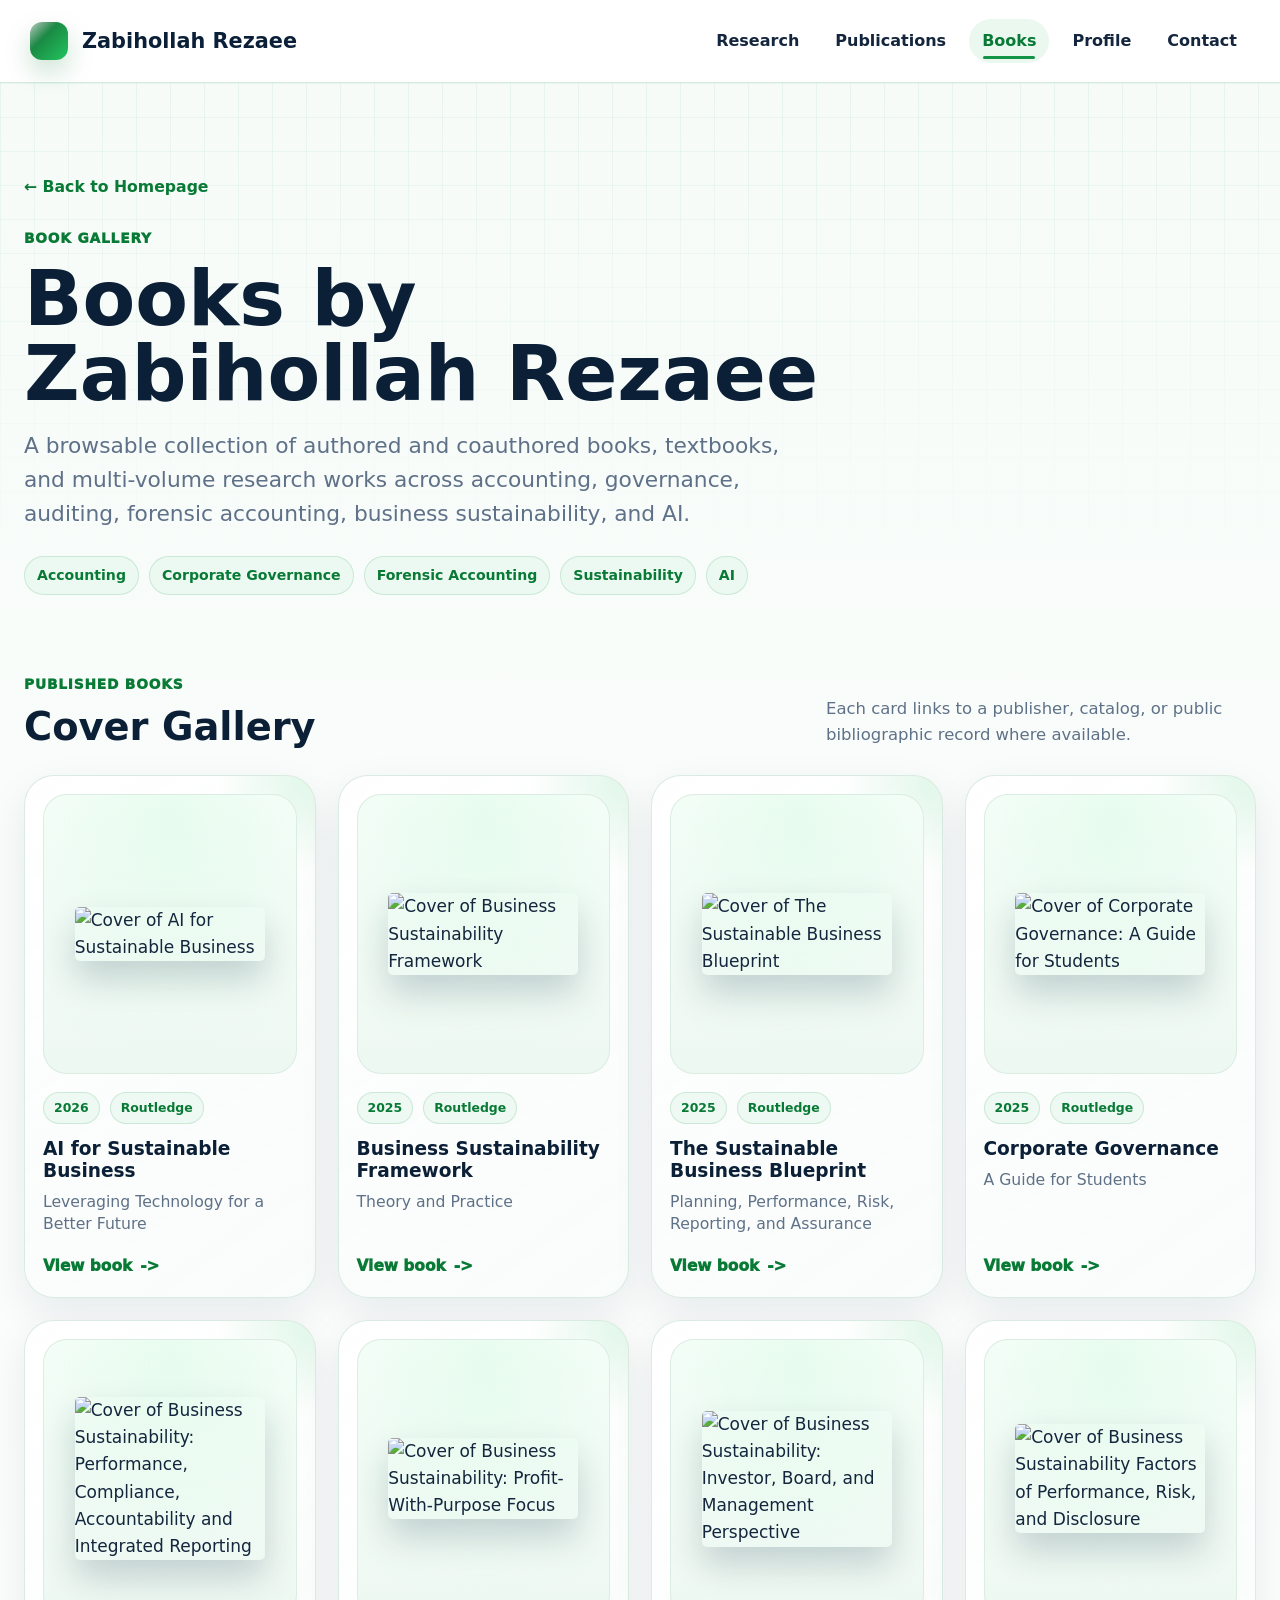
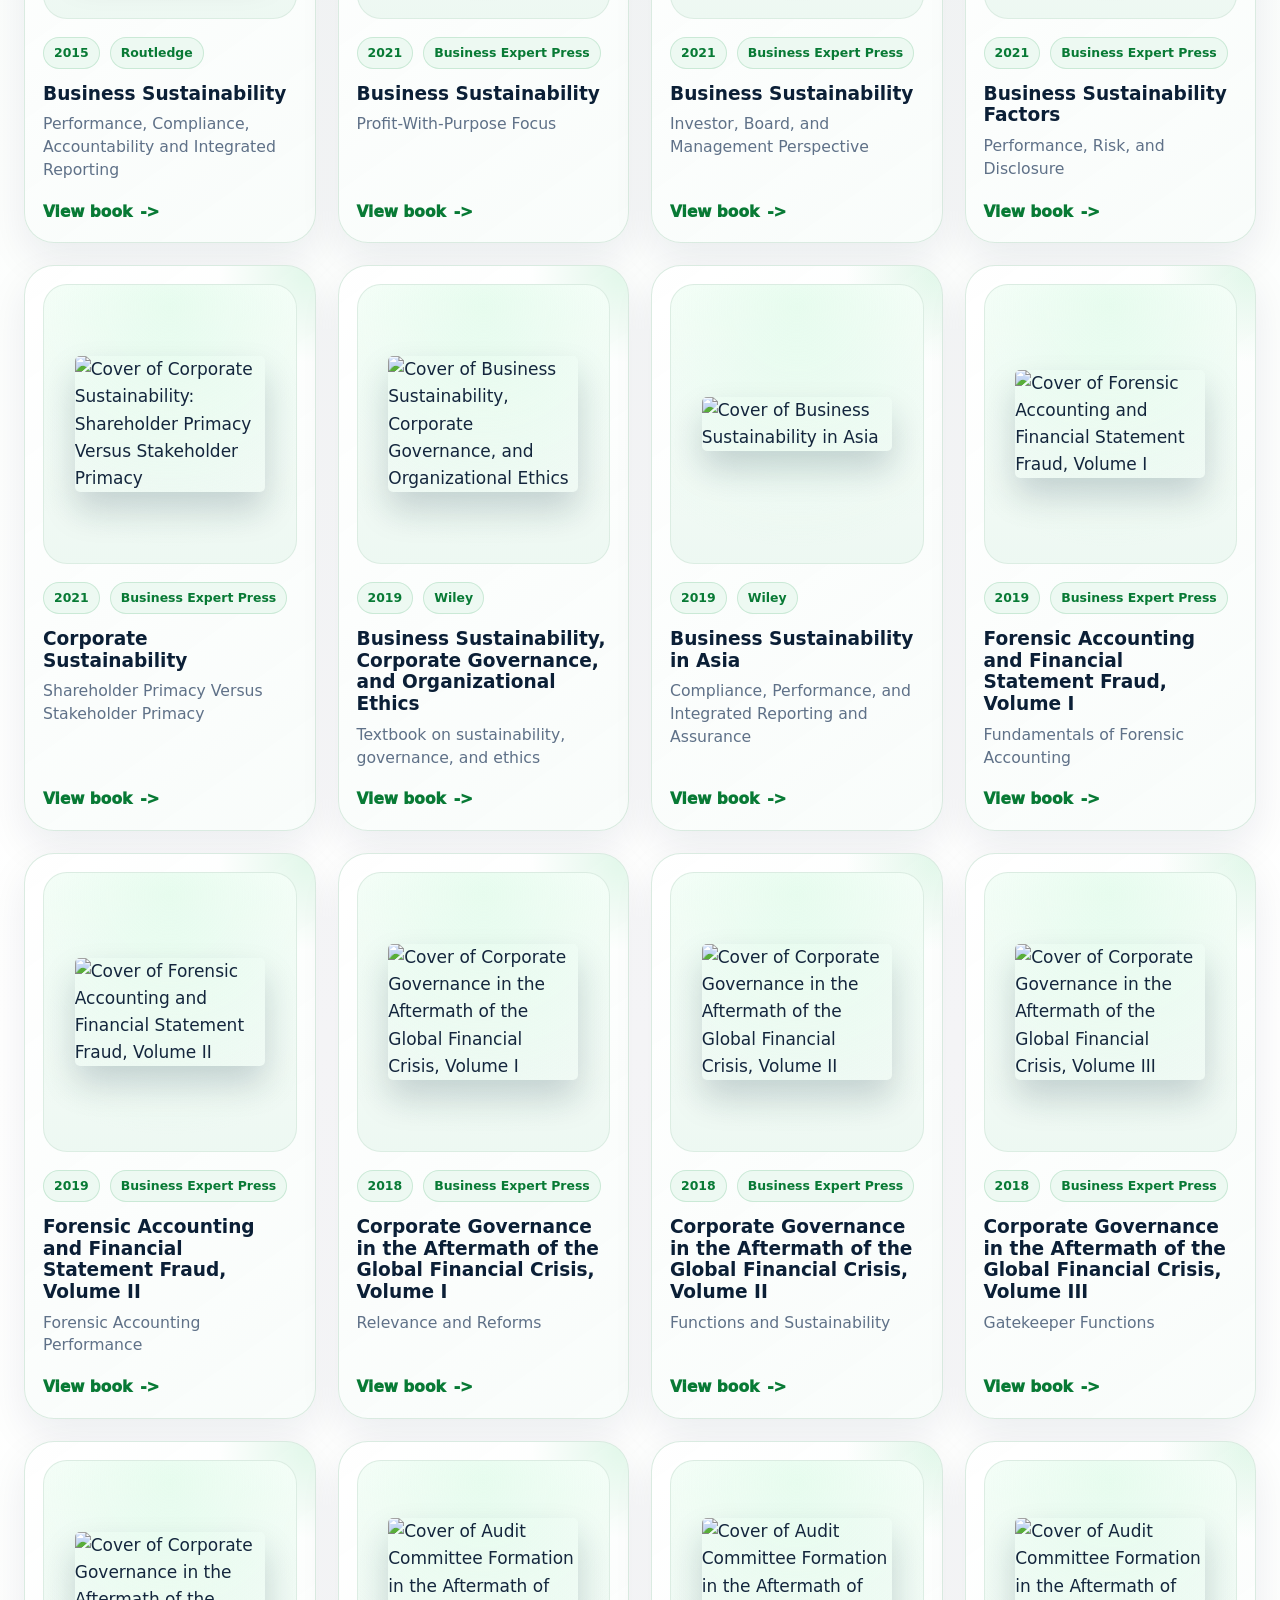
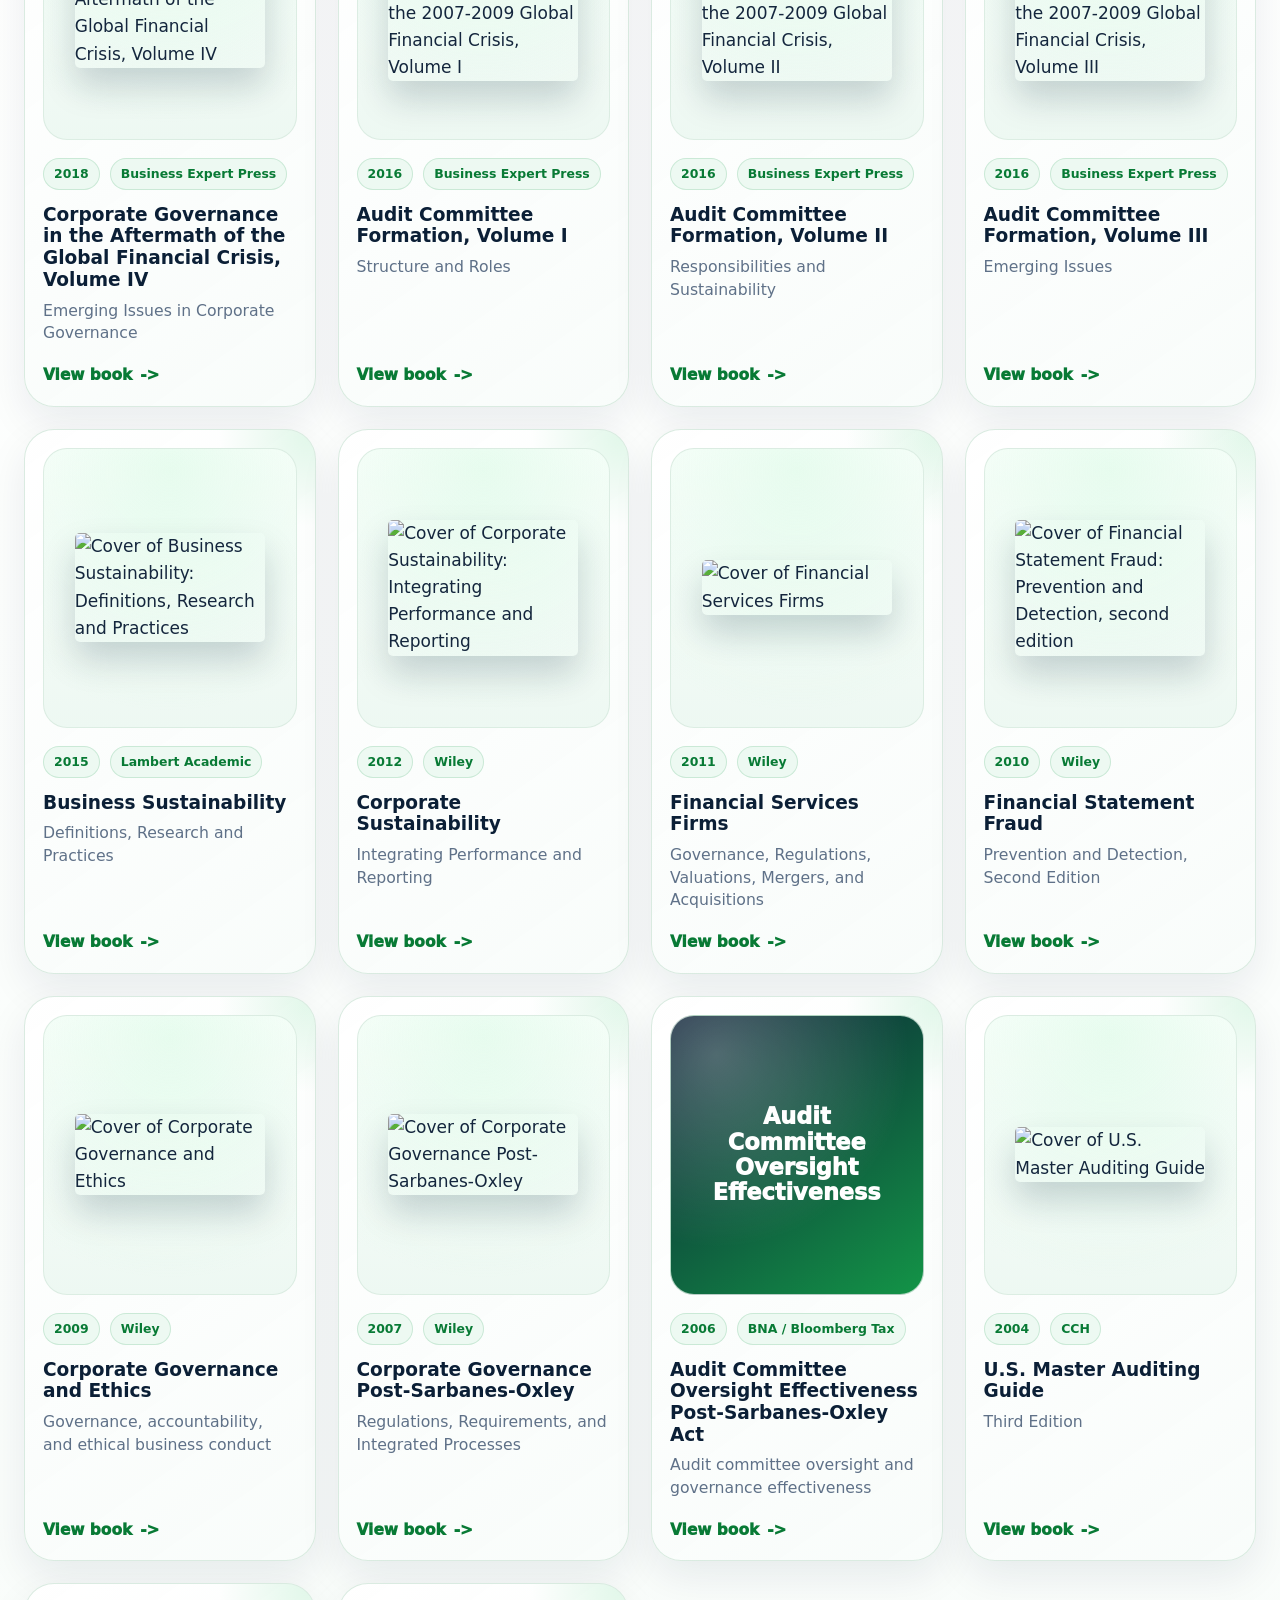
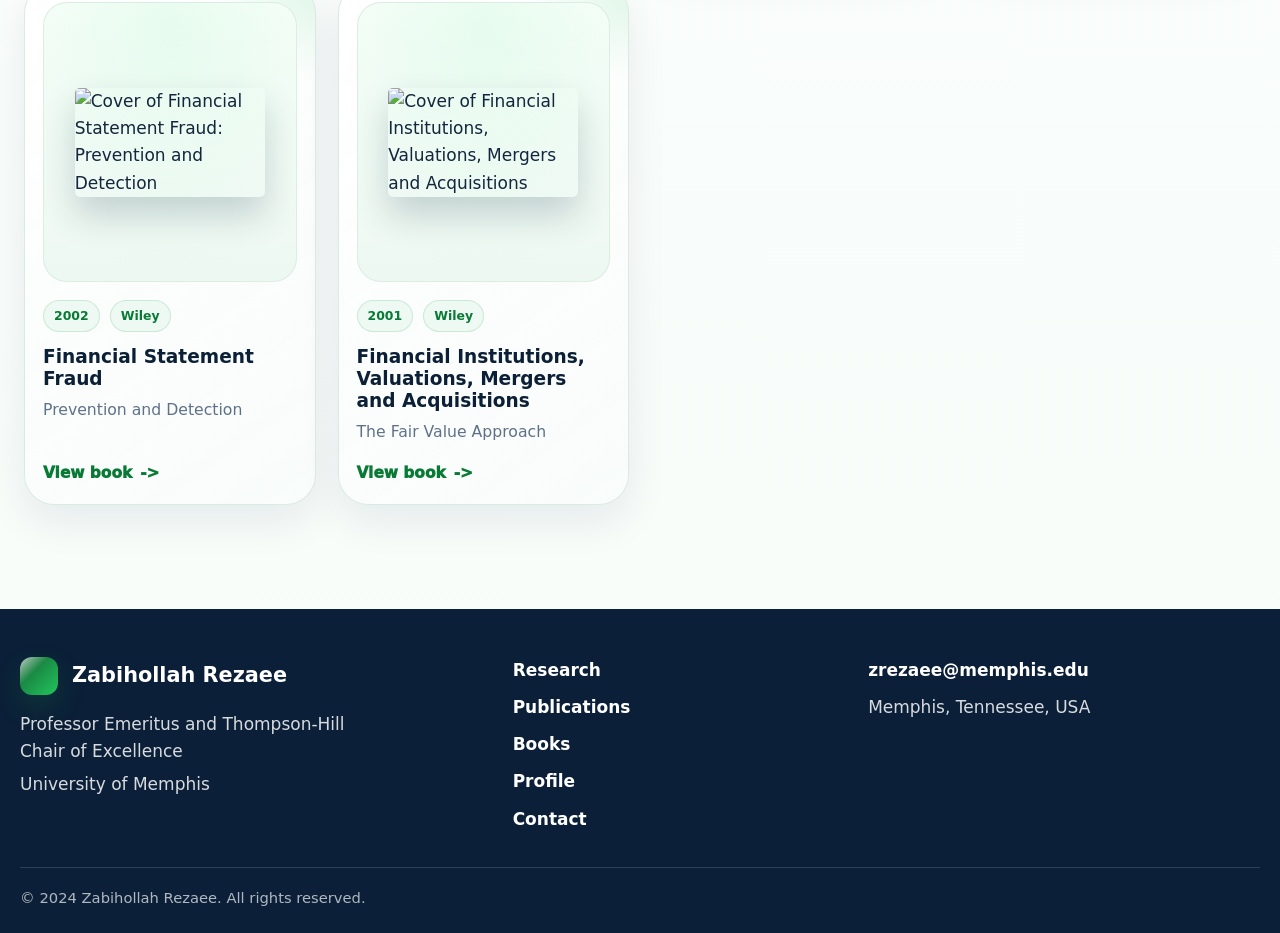
==== books/index.html @ 7817537f "Add research topic pages and book gallery" ====
<!DOCTYPE html>
<html lang="en">
<head>
  <meta charset="UTF-8">
  <meta name="viewport" content="width=device-width, initial-scale=1.0">
  <meta name="description" content="Books authored and coauthored by Zabihollah Rezaee across accounting, auditing, corporate governance, forensic accounting, business sustainability, and AI.">
  <title>Books | Zabihollah Rezaee</title>
  <script>document.documentElement.classList.add("js");</script>
  <link rel="icon" href="/favicon.svg" type="image/svg+xml">
  <link rel="stylesheet" href="/style.css">
  <link rel="stylesheet" href="/rezaee.css">
  <link rel="stylesheet" href="/books.css">
</head>
<body class="rezaee-home books-page">
  <header class="site-header">
    <nav class="nav" aria-label="Primary navigation">
      <a class="brand-lockup" href="/" aria-label="Zabihollah Rezaee home">
        <span class="brand-mark" aria-hidden="true"></span>
        <span>Zabihollah Rezaee</span>
      </a>

      <div class="nav-links">
        <a href="/research/">Research</a>
        <a href="/publications/">Publications</a>
        <a class="is-active" href="/books/" aria-current="page">Books</a>
        <a href="/profile/">Profile</a>
        <a href="/contact/">Contact</a>
      </div>
    </nav>
  </header>

  <main>
    <section class="books-hero" aria-labelledby="books-title">
      <div class="books-container">
        <a class="books-back-link" href="/">&#8592; Back to Homepage</a>
        <p class="section-kicker">Book Gallery</p>
        <h1 id="books-title">Books by Zabihollah Rezaee</h1>
        <p class="books-lede">
          A browsable collection of authored and coauthored books, textbooks, and multi-volume research works across accounting, governance, auditing, forensic accounting, business sustainability, and AI.
        </p>
        <div class="books-hero-tags" aria-label="Book topics">
          <span>Accounting</span>
          <span>Corporate Governance</span>
          <span>Forensic Accounting</span>
          <span>Sustainability</span>
          <span>AI</span>
        </div>
      </div>
    </section>

    <section class="books-gallery-section" aria-labelledby="books-gallery-title">
      <div class="books-container">
        <div class="books-section-heading">
          <div>
            <p class="section-kicker">Published Books</p>
            <h2 id="books-gallery-title">Cover Gallery</h2>
          </div>
          <p>Each card links to a publisher, catalog, or public bibliographic record where available.</p>
        </div>

        <div class="books-grid">
          <article class="book-bubble-card">
            <a class="book-cover" href="https://www.routledge.com/AI-for-Sustainable-Business-Leveraging-Technology-for-a-Better-Future/Rezaee-Boumediene-Homayoun-Boumediene/p/book/9781032987309" target="_blank" rel="noopener noreferrer">
              <img src="https://images.routledge.com/common/jackets/crclarge/978103298/9781032987309.jpg" alt="Cover of AI for Sustainable Business">
            </a>
            <div class="book-card-body">
              <div class="book-card-meta"><span>2026</span><span>Routledge</span></div>
              <h3>AI for Sustainable Business</h3>
              <p>Leveraging Technology for a Better Future</p>
              <a class="book-card-link" href="https://www.routledge.com/AI-for-Sustainable-Business-Leveraging-Technology-for-a-Better-Future/Rezaee-Boumediene-Homayoun-Boumediene/p/book/9781032987309" target="_blank" rel="noopener noreferrer">View book</a>
            </div>
          </article>

          <article class="book-bubble-card">
            <a class="book-cover" href="https://www.routledge.com/Business-Sustainability-Framework-Theory-and-Practice/Rezaee/p/book/9781032782676" target="_blank" rel="noopener noreferrer">
              <img src="https://images.routledge.com/common/jackets/crclarge/978103278/9781032782676.jpg" alt="Cover of Business Sustainability Framework">
            </a>
            <div class="book-card-body">
              <div class="book-card-meta"><span>2025</span><span>Routledge</span></div>
              <h3>Business Sustainability Framework</h3>
              <p>Theory and Practice</p>
              <a class="book-card-link" href="https://www.routledge.com/Business-Sustainability-Framework-Theory-and-Practice/Rezaee/p/book/9781032782676" target="_blank" rel="noopener noreferrer">View book</a>
            </div>
          </article>

          <article class="book-bubble-card">
            <a class="book-cover" href="https://www.routledge.com/The-Sustainable-Business-Blueprint-Planning-Performance-Risk-Reporting-and-Assurance/Rezaee/p/book/9781032571270" target="_blank" rel="noopener noreferrer">
              <img src="https://images.routledge.com/common/jackets/crclarge/978103257/9781032571270.jpg" alt="Cover of The Sustainable Business Blueprint">
            </a>
            <div class="book-card-body">
              <div class="book-card-meta"><span>2025</span><span>Routledge</span></div>
              <h3>The Sustainable Business Blueprint</h3>
              <p>Planning, Performance, Risk, Reporting, and Assurance</p>
              <a class="book-card-link" href="https://www.routledge.com/The-Sustainable-Business-Blueprint-Planning-Performance-Risk-Reporting-and-Assurance/Rezaee/p/book/9781032571270" target="_blank" rel="noopener noreferrer">View book</a>
            </div>
          </article>

          <article class="book-bubble-card">
            <a class="book-cover" href="https://www.routledge.com/Corporate-Governance-A-Guide-for-Students/Rezaee/p/book/9781032782607" target="_blank" rel="noopener noreferrer">
              <img src="https://images.routledge.com/common/jackets/crclarge/978103278/9781032782607.jpg" alt="Cover of Corporate Governance: A Guide for Students">
            </a>
            <div class="book-card-body">
              <div class="book-card-meta"><span>2025</span><span>Routledge</span></div>
              <h3>Corporate Governance</h3>
              <p>A Guide for Students</p>
              <a class="book-card-link" href="https://www.routledge.com/Corporate-Governance-A-Guide-for-Students/Rezaee/p/book/9781032782607" target="_blank" rel="noopener noreferrer">View book</a>
            </div>
          </article>

          <article class="book-bubble-card">
            <a class="book-cover" href="https://www.routledge.com/Business-Sustainability-Performance-Compliance-Accountability-and-Integrated-Reporting/Rezaee/p/book/9781783535040" target="_blank" rel="noopener noreferrer">
              <img src="https://images.routledge.com/common/jackets/crclarge/978178353/9781783535040.jpg" alt="Cover of Business Sustainability: Performance, Compliance, Accountability and Integrated Reporting">
            </a>
            <div class="book-card-body">
              <div class="book-card-meta"><span>2015</span><span>Routledge</span></div>
              <h3>Business Sustainability</h3>
              <p>Performance, Compliance, Accountability and Integrated Reporting</p>
              <a class="book-card-link" href="https://www.routledge.com/Business-Sustainability-Performance-Compliance-Accountability-and-Integrated-Reporting/Rezaee/p/book/9781783535040" target="_blank" rel="noopener noreferrer">View book</a>
            </div>
          </article>

          <article class="book-bubble-card">
            <a class="book-cover" href="https://www.businessexpertpress.com/books/business-sustainability-profit-with-purpose-focus/" target="_blank" rel="noopener noreferrer">
              <img src="https://www.businessexpertpress.com/wp-content/uploads/2022/09/9781637421178.png" alt="Cover of Business Sustainability: Profit-With-Purpose Focus">
            </a>
            <div class="book-card-body">
              <div class="book-card-meta"><span>2021</span><span>Business Expert Press</span></div>
              <h3>Business Sustainability</h3>
              <p>Profit-With-Purpose Focus</p>
              <a class="book-card-link" href="https://www.businessexpertpress.com/books/business-sustainability-profit-with-purpose-focus/" target="_blank" rel="noopener noreferrer">View book</a>
            </div>
          </article>

          <article class="book-bubble-card">
            <a class="book-cover" href="https://www.businessexpertpress.com/books/business-sustainability-investor-board-and-management-perspective/" target="_blank" rel="noopener noreferrer">
              <img src="https://www.businessexpertpress.com/wp-content/uploads/2022/09/9781637421017.png" alt="Cover of Business Sustainability: Investor, Board, and Management Perspective">
            </a>
            <div class="book-card-body">
              <div class="book-card-meta"><span>2021</span><span>Business Expert Press</span></div>
              <h3>Business Sustainability</h3>
              <p>Investor, Board, and Management Perspective</p>
              <a class="book-card-link" href="https://www.businessexpertpress.com/books/business-sustainability-investor-board-and-management-perspective/" target="_blank" rel="noopener noreferrer">View book</a>
            </div>
          </article>

          <article class="book-bubble-card">
            <a class="book-cover" href="https://www.businessexpertpress.com/books/business-sustainability-factors-of-performance-risk-and-disclosure/" target="_blank" rel="noopener noreferrer">
              <img src="https://www.businessexpertpress.com/wp-content/uploads/2022/09/9781637420065.png" alt="Cover of Business Sustainability Factors of Performance, Risk, and Disclosure">
            </a>
            <div class="book-card-body">
              <div class="book-card-meta"><span>2021</span><span>Business Expert Press</span></div>
              <h3>Business Sustainability Factors</h3>
              <p>Performance, Risk, and Disclosure</p>
              <a class="book-card-link" href="https://www.businessexpertpress.com/books/business-sustainability-factors-of-performance-risk-and-disclosure/" target="_blank" rel="noopener noreferrer">View book</a>
            </div>
          </article>

          <article class="book-bubble-card">
            <a class="book-cover" href="https://www.businessexpertpress.com/books/corporate-sustainability-shareholder-primacy-versus-stakeholder-primacy/" target="_blank" rel="noopener noreferrer">
              <img src="https://www.businessexpertpress.com/wp-content/uploads/2022/09/9781637420867.png" alt="Cover of Corporate Sustainability: Shareholder Primacy Versus Stakeholder Primacy">
            </a>
            <div class="book-card-body">
              <div class="book-card-meta"><span>2021</span><span>Business Expert Press</span></div>
              <h3>Corporate Sustainability</h3>
              <p>Shareholder Primacy Versus Stakeholder Primacy</p>
              <a class="book-card-link" href="https://www.businessexpertpress.com/books/corporate-sustainability-shareholder-primacy-versus-stakeholder-primacy/" target="_blank" rel="noopener noreferrer">View book</a>
            </div>
          </article>

          <article class="book-bubble-card">
            <a class="book-cover" href="https://openlibrary.org/works/OL21212866W/Business_Sustainability_Corporate_Governance_and_Organizational_Ethics" target="_blank" rel="noopener noreferrer">
              <img src="https://covers.openlibrary.org/b/id/14760487-L.jpg" alt="Cover of Business Sustainability, Corporate Governance, and Organizational Ethics">
            </a>
            <div class="book-card-body">
              <div class="book-card-meta"><span>2019</span><span>Wiley</span></div>
              <h3>Business Sustainability, Corporate Governance, and Organizational Ethics</h3>
              <p>Textbook on sustainability, governance, and ethics</p>
              <a class="book-card-link" href="https://openlibrary.org/works/OL21212866W/Business_Sustainability_Corporate_Governance_and_Organizational_Ethics" target="_blank" rel="noopener noreferrer">View book</a>
            </div>
          </article>

          <article class="book-bubble-card">
            <a class="book-cover" href="https://openlibrary.org/works/OL21634092W/Business_Sustainability_in_Asia" target="_blank" rel="noopener noreferrer">
              <img src="https://covers.openlibrary.org/b/id/12434874-L.jpg" alt="Cover of Business Sustainability in Asia">
            </a>
            <div class="book-card-body">
              <div class="book-card-meta"><span>2019</span><span>Wiley</span></div>
              <h3>Business Sustainability in Asia</h3>
              <p>Compliance, Performance, and Integrated Reporting and Assurance</p>
              <a class="book-card-link" href="https://openlibrary.org/works/OL21634092W/Business_Sustainability_in_Asia" target="_blank" rel="noopener noreferrer">View book</a>
            </div>
          </article>

          <article class="book-bubble-card">
            <a class="book-cover" href="https://www.businessexpertpress.com/books/forensic-accounting-and-financial-statement-fraud-volume-i-fundamentals-of-forensic-accounting/" target="_blank" rel="noopener noreferrer">
              <img src="https://www.businessexpertpress.com/wp-content/uploads/2022/09/9781631571480.png" alt="Cover of Forensic Accounting and Financial Statement Fraud, Volume I">
            </a>
            <div class="book-card-body">
              <div class="book-card-meta"><span>2019</span><span>Business Expert Press</span></div>
              <h3>Forensic Accounting and Financial Statement Fraud, Volume I</h3>
              <p>Fundamentals of Forensic Accounting</p>
              <a class="book-card-link" href="https://www.businessexpertpress.com/books/forensic-accounting-and-financial-statement-fraud-volume-i-fundamentals-of-forensic-accounting/" target="_blank" rel="noopener noreferrer">View book</a>
            </div>
          </article>

          <article class="book-bubble-card">
            <a class="book-cover" href="https://www.businessexpertpress.com/books/forensic-accounting-and-financial-statement-fraud-volume-ii-forensic-accounting-performance/" target="_blank" rel="noopener noreferrer">
              <img src="https://www.businessexpertpress.com/wp-content/uploads/2022/09/9781949991079.png" alt="Cover of Forensic Accounting and Financial Statement Fraud, Volume II">
            </a>
            <div class="book-card-body">
              <div class="book-card-meta"><span>2019</span><span>Business Expert Press</span></div>
              <h3>Forensic Accounting and Financial Statement Fraud, Volume II</h3>
              <p>Forensic Accounting Performance</p>
              <a class="book-card-link" href="https://www.businessexpertpress.com/books/forensic-accounting-and-financial-statement-fraud-volume-ii-forensic-accounting-performance/" target="_blank" rel="noopener noreferrer">View book</a>
            </div>
          </article>

          <article class="book-bubble-card">
            <a class="book-cover" href="https://www.businessexpertpress.com/books/corporate-governance-in-the-aftermath-of-the-global-financial-crisis-volume-i-relevance-and-reforms/" target="_blank" rel="noopener noreferrer">
              <img src="https://www.businessexpertpress.com/wp-content/uploads/2022/10/9781631571527.png" alt="Cover of Corporate Governance in the Aftermath of the Global Financial Crisis, Volume I">
            </a>
            <div class="book-card-body">
              <div class="book-card-meta"><span>2018</span><span>Business Expert Press</span></div>
              <h3>Corporate Governance in the Aftermath of the Global Financial Crisis, Volume I</h3>
              <p>Relevance and Reforms</p>
              <a class="book-card-link" href="https://www.businessexpertpress.com/books/corporate-governance-in-the-aftermath-of-the-global-financial-crisis-volume-i-relevance-and-reforms/" target="_blank" rel="noopener noreferrer">View book</a>
            </div>
          </article>

          <article class="book-bubble-card">
            <a class="book-cover" href="https://www.businessexpertpress.com/books/corporate-governance-in-the-aftermath-of-the-global-financial-crisis-volume-ii-functions-and-sustainability/" target="_blank" rel="noopener noreferrer">
              <img src="https://www.businessexpertpress.com/wp-content/uploads/2022/10/9781631571503.png" alt="Cover of Corporate Governance in the Aftermath of the Global Financial Crisis, Volume II">
            </a>
            <div class="book-card-body">
              <div class="book-card-meta"><span>2018</span><span>Business Expert Press</span></div>
              <h3>Corporate Governance in the Aftermath of the Global Financial Crisis, Volume II</h3>
              <p>Functions and Sustainability</p>
              <a class="book-card-link" href="https://www.businessexpertpress.com/books/corporate-governance-in-the-aftermath-of-the-global-financial-crisis-volume-ii-functions-and-sustainability/" target="_blank" rel="noopener noreferrer">View book</a>
            </div>
          </article>

          <article class="book-bubble-card">
            <a class="book-cover" href="https://www.businessexpertpress.com/books/corporate-governance-in-the-aftermath-of-the-global-financial-crisis-volume-iii-gatekeeper-functions/" target="_blank" rel="noopener noreferrer">
              <img src="https://www.businessexpertpress.com/wp-content/uploads/2022/10/9781947843721.png" alt="Cover of Corporate Governance in the Aftermath of the Global Financial Crisis, Volume III">
            </a>
            <div class="book-card-body">
              <div class="book-card-meta"><span>2018</span><span>Business Expert Press</span></div>
              <h3>Corporate Governance in the Aftermath of the Global Financial Crisis, Volume III</h3>
              <p>Gatekeeper Functions</p>
              <a class="book-card-link" href="https://www.businessexpertpress.com/books/corporate-governance-in-the-aftermath-of-the-global-financial-crisis-volume-iii-gatekeeper-functions/" target="_blank" rel="noopener noreferrer">View book</a>
            </div>
          </article>

          <article class="book-bubble-card">
            <a class="book-cover" href="https://www.businessexpertpress.com/books/corporate-governance-in-the-aftermath-of-the-global-financial-crisis-volume-iv-emerging-issues-in-corporate-governance/" target="_blank" rel="noopener noreferrer">
              <img src="https://www.businessexpertpress.com/wp-content/uploads/2022/10/9781947843745.png" alt="Cover of Corporate Governance in the Aftermath of the Global Financial Crisis, Volume IV">
            </a>
            <div class="book-card-body">
              <div class="book-card-meta"><span>2018</span><span>Business Expert Press</span></div>
              <h3>Corporate Governance in the Aftermath of the Global Financial Crisis, Volume IV</h3>
              <p>Emerging Issues in Corporate Governance</p>
              <a class="book-card-link" href="https://www.businessexpertpress.com/books/corporate-governance-in-the-aftermath-of-the-global-financial-crisis-volume-iv-emerging-issues-in-corporate-governance/" target="_blank" rel="noopener noreferrer">View book</a>
            </div>
          </article>

          <article class="book-bubble-card">
            <a class="book-cover" href="https://www.businessexpertpress.com/books/audit-committee-formation-in-the-aftermath-of-the-2007-2009-global-financial-crisis-volume-i-structure-and-roles/" target="_blank" rel="noopener noreferrer">
              <img src="https://www.businessexpertpress.com/wp-content/uploads/2016/07/9781631571565.png" alt="Cover of Audit Committee Formation in the Aftermath of the 2007-2009 Global Financial Crisis, Volume I">
            </a>
            <div class="book-card-body">
              <div class="book-card-meta"><span>2016</span><span>Business Expert Press</span></div>
              <h3>Audit Committee Formation, Volume I</h3>
              <p>Structure and Roles</p>
              <a class="book-card-link" href="https://www.businessexpertpress.com/books/audit-committee-formation-in-the-aftermath-of-the-2007-2009-global-financial-crisis-volume-i-structure-and-roles/" target="_blank" rel="noopener noreferrer">View book</a>
            </div>
          </article>

          <article class="book-bubble-card">
            <a class="book-cover" href="https://www.businessexpertpress.com/books/audit-committee-formation-in-the-aftermath-of-the-2007-2009-global-financial-crisis-volume-ii-responsibilities-and-sustainability/" target="_blank" rel="noopener noreferrer">
              <img src="https://www.businessexpertpress.com/wp-content/uploads/2022/11/9781631571541.png" alt="Cover of Audit Committee Formation in the Aftermath of the 2007-2009 Global Financial Crisis, Volume II">
            </a>
            <div class="book-card-body">
              <div class="book-card-meta"><span>2016</span><span>Business Expert Press</span></div>
              <h3>Audit Committee Formation, Volume II</h3>
              <p>Responsibilities and Sustainability</p>
              <a class="book-card-link" href="https://www.businessexpertpress.com/books/audit-committee-formation-in-the-aftermath-of-the-2007-2009-global-financial-crisis-volume-ii-responsibilities-and-sustainability/" target="_blank" rel="noopener noreferrer">View book</a>
            </div>
          </article>

          <article class="book-bubble-card">
            <a class="book-cover" href="https://www.businessexpertpress.com/books/audit-committee-formation-in-the-aftermath-of-2007-2009-global-financial-crisis-volume-iii-emerging-issues/" target="_blank" rel="noopener noreferrer">
              <img src="https://www.businessexpertpress.com/wp-content/uploads/2022/11/9781631575334.png" alt="Cover of Audit Committee Formation in the Aftermath of the 2007-2009 Global Financial Crisis, Volume III">
            </a>
            <div class="book-card-body">
              <div class="book-card-meta"><span>2016</span><span>Business Expert Press</span></div>
              <h3>Audit Committee Formation, Volume III</h3>
              <p>Emerging Issues</p>
              <a class="book-card-link" href="https://www.businessexpertpress.com/books/audit-committee-formation-in-the-aftermath-of-2007-2009-global-financial-crisis-volume-iii-emerging-issues/" target="_blank" rel="noopener noreferrer">View book</a>
            </div>
          </article>

          <article class="book-bubble-card">
            <a class="book-cover" href="https://www.amazon.com/Business-Sustainability-Definitions-Research-Practices/dp/3659811149" target="_blank" rel="noopener noreferrer">
              <img src="https://images-na.ssl-images-amazon.com/images/P/3659811149.01.LZZZZZZZ.jpg" alt="Cover of Business Sustainability: Definitions, Research and Practices">
            </a>
            <div class="book-card-body">
              <div class="book-card-meta"><span>2015</span><span>Lambert Academic</span></div>
              <h3>Business Sustainability</h3>
              <p>Definitions, Research and Practices</p>
              <a class="book-card-link" href="https://www.amazon.com/Business-Sustainability-Definitions-Research-Practices/dp/3659811149" target="_blank" rel="noopener noreferrer">View book</a>
            </div>
          </article>

          <article class="book-bubble-card">
            <a class="book-cover" href="https://digitalcommons.memphis.edu/facpubs/10869/" target="_blank" rel="noopener noreferrer">
              <img src="https://images-na.ssl-images-amazon.com/images/P/1118122364.01.LZZZZZZZ.jpg" alt="Cover of Corporate Sustainability: Integrating Performance and Reporting">
            </a>
            <div class="book-card-body">
              <div class="book-card-meta"><span>2012</span><span>Wiley</span></div>
              <h3>Corporate Sustainability</h3>
              <p>Integrating Performance and Reporting</p>
              <a class="book-card-link" href="https://digitalcommons.memphis.edu/facpubs/10869/" target="_blank" rel="noopener noreferrer">View book</a>
            </div>
          </article>

          <article class="book-bubble-card">
            <a class="book-cover" href="https://digitalcommons.memphis.edu/facpubs/10891/" target="_blank" rel="noopener noreferrer">
              <img src="https://images-na.ssl-images-amazon.com/images/P/0470604476.01.LZZZZZZZ.jpg" alt="Cover of Financial Services Firms">
            </a>
            <div class="book-card-body">
              <div class="book-card-meta"><span>2011</span><span>Wiley</span></div>
              <h3>Financial Services Firms</h3>
              <p>Governance, Regulations, Valuations, Mergers, and Acquisitions</p>
              <a class="book-card-link" href="https://digitalcommons.memphis.edu/facpubs/10891/" target="_blank" rel="noopener noreferrer">View book</a>
            </div>
          </article>

          <article class="book-bubble-card">
            <a class="book-cover" href="https://openlibrary.org/works/OL18793311W/Financial_statement_fraud" target="_blank" rel="noopener noreferrer">
              <img src="https://covers.openlibrary.org/b/id/12651054-L.jpg" alt="Cover of Financial Statement Fraud: Prevention and Detection, second edition">
            </a>
            <div class="book-card-body">
              <div class="book-card-meta"><span>2010</span><span>Wiley</span></div>
              <h3>Financial Statement Fraud</h3>
              <p>Prevention and Detection, Second Edition</p>
              <a class="book-card-link" href="https://openlibrary.org/works/OL18793311W/Financial_statement_fraud" target="_blank" rel="noopener noreferrer">View book</a>
            </div>
          </article>

          <article class="book-bubble-card">
            <a class="book-cover" href="https://openlibrary.org/works/OL11611676W/Corporate_governance_and_ethics" target="_blank" rel="noopener noreferrer">
              <img src="https://covers.openlibrary.org/b/id/14394890-L.jpg" alt="Cover of Corporate Governance and Ethics">
            </a>
            <div class="book-card-body">
              <div class="book-card-meta"><span>2009</span><span>Wiley</span></div>
              <h3>Corporate Governance and Ethics</h3>
              <p>Governance, accountability, and ethical business conduct</p>
              <a class="book-card-link" href="https://openlibrary.org/works/OL11611676W/Corporate_governance_and_ethics" target="_blank" rel="noopener noreferrer">View book</a>
            </div>
          </article>

          <article class="book-bubble-card">
            <a class="book-cover" href="https://openlibrary.org/works/OL8225191W/Corporate_Governance_Post-Sarbanes-Oxley" target="_blank" rel="noopener noreferrer">
              <img src="https://covers.openlibrary.org/b/id/1250213-L.jpg" alt="Cover of Corporate Governance Post-Sarbanes-Oxley">
            </a>
            <div class="book-card-body">
              <div class="book-card-meta"><span>2007</span><span>Wiley</span></div>
              <h3>Corporate Governance Post-Sarbanes-Oxley</h3>
              <p>Regulations, Requirements, and Integrated Processes</p>
              <a class="book-card-link" href="https://openlibrary.org/works/OL8225191W/Corporate_Governance_Post-Sarbanes-Oxley" target="_blank" rel="noopener noreferrer">View book</a>
            </div>
          </article>

          <article class="book-bubble-card">
            <a class="book-cover cover-fallback-only" href="https://pro.bloombergtax.com/portfolios/audit-committee-oversight-effectiveness-post-sarbanes-oxley-5401/" target="_blank" rel="noopener noreferrer">
              <span>Audit Committee Oversight Effectiveness</span>
            </a>
            <div class="book-card-body">
              <div class="book-card-meta"><span>2006</span><span>BNA / Bloomberg Tax</span></div>
              <h3>Audit Committee Oversight Effectiveness Post-Sarbanes-Oxley Act</h3>
              <p>Audit committee oversight and governance effectiveness</p>
              <a class="book-card-link" href="https://pro.bloombergtax.com/portfolios/audit-committee-oversight-effectiveness-post-sarbanes-oxley-5401/" target="_blank" rel="noopener noreferrer">View book</a>
            </div>
          </article>

          <article class="book-bubble-card">
            <a class="book-cover" href="https://digitalcommons.odu.edu/accounting_books/3/" target="_blank" rel="noopener noreferrer">
              <img src="https://books.google.com/books/content?id=MclAlTZZBVQC&printsec=frontcover&img=1&zoom=1&edge=curl&source=gbs_api" alt="Cover of U.S. Master Auditing Guide">
            </a>
            <div class="book-card-body">
              <div class="book-card-meta"><span>2004</span><span>CCH</span></div>
              <h3>U.S. Master Auditing Guide</h3>
              <p>Third Edition</p>
              <a class="book-card-link" href="https://digitalcommons.odu.edu/accounting_books/3/" target="_blank" rel="noopener noreferrer">View book</a>
            </div>
          </article>

          <article class="book-bubble-card">
            <a class="book-cover" href="https://openlibrary.org/works/OL8225193W/Financial_Statement_Fraud" target="_blank" rel="noopener noreferrer">
              <img src="https://covers.openlibrary.org/b/id/300642-L.jpg" alt="Cover of Financial Statement Fraud: Prevention and Detection">
            </a>
            <div class="book-card-body">
              <div class="book-card-meta"><span>2002</span><span>Wiley</span></div>
              <h3>Financial Statement Fraud</h3>
              <p>Prevention and Detection</p>
              <a class="book-card-link" href="https://openlibrary.org/works/OL8225193W/Financial_Statement_Fraud" target="_blank" rel="noopener noreferrer">View book</a>
            </div>
          </article>

          <article class="book-bubble-card">
            <a class="book-cover" href="https://openlibrary.org/works/OL8225192W/Financial_Institutions_Valuations_Mergers_and_Acquisitions" target="_blank" rel="noopener noreferrer">
              <img src="https://covers.openlibrary.org/b/id/1246284-L.jpg" alt="Cover of Financial Institutions, Valuations, Mergers and Acquisitions">
            </a>
            <div class="book-card-body">
              <div class="book-card-meta"><span>2001</span><span>Wiley</span></div>
              <h3>Financial Institutions, Valuations, Mergers and Acquisitions</h3>
              <p>The Fair Value Approach</p>
              <a class="book-card-link" href="https://openlibrary.org/works/OL8225192W/Financial_Institutions_Valuations_Mergers_and_Acquisitions" target="_blank" rel="noopener noreferrer">View book</a>
            </div>
          </article>
        </div>
      </div>
    </section>
  </main>

  <footer class="site-footer" id="contact">
    <div class="footer-inner">
      <div class="footer-brand">
        <a class="brand-lockup footer-lockup" href="/" aria-label="Zabihollah Rezaee home">
          <span class="brand-mark" aria-hidden="true"></span>
          <span>Zabihollah Rezaee</span>
        </a>
        <p>Professor Emeritus and Thompson-Hill Chair of Excellence</p>
        <p>University of Memphis</p>
      </div>

      <nav class="footer-nav" aria-label="Footer navigation">
        <a href="/research/">Research</a>
        <a href="/publications/">Publications</a>
        <a href="/books/">Books</a>
        <a href="/profile/">Profile</a>
        <a href="/contact/">Contact</a>
      </nav>

      <address class="footer-contact">
        <a href="mailto:zrezaee@memphis.edu">zrezaee@memphis.edu</a>
        <span>Memphis, Tennessee, USA</span>
      </address>
    </div>

    <div class="footer-bottom">
      <p>&copy; 2024 Zabihollah Rezaee. All rights reserved.</p>
    </div>
  </footer>

  <script src="/script.js"></script>
</body>
</html>
---- style.css ----
:root {
  --navy: #0b2038;
  --navy-soft: #243b57;
  --green: #15803d;
  --green-dark: #166534;
  --green-soft: #dcfce7;
  --green-pale: #f0fdf4;
  --white: #ffffff;
  --off-white: #f7fcf8;
  --gray: #52667f;
  --gray-strong: #3f536b;
  --line: #cfe7d7;
  --shadow: 0 24px 70px rgba(8, 31, 58, 0.12);
  --shadow-soft: 0 16px 42px rgba(8, 31, 58, 0.08);
  --radius: 22px;
  --max-width: 1280px;
}

* {
  box-sizing: border-box;
}

html {
  scroll-behavior: smooth;
  scroll-padding-top: 92px;
}

body {
  margin: 0;
  color: var(--navy);
  background:
    linear-gradient(180deg, var(--off-white) 0%, #ffffff 42%, #f4fbf6 100%);
  font-family: Inter, ui-sans-serif, system-ui, -apple-system, BlinkMacSystemFont, "Segoe UI", sans-serif;
  line-height: 1.6;
  overflow-x: hidden;
}

a {
  color: inherit;
}

img,
svg {
  display: block;
}

h1,
h2,
h3,
p {
  margin-top: 0;
}

:focus-visible {
  outline: 3px solid rgba(21, 128, 61, 0.32);
  outline-offset: 4px;
}

.site-header {
  position: sticky;
  top: 0;
  z-index: 20;
  border-bottom: 1px solid rgba(207, 231, 215, 0.86);
  background: rgba(255, 255, 255, 0.86);
  backdrop-filter: blur(18px) saturate(1.1);
}

.site-header.is-scrolled {
  box-shadow: 0 12px 34px rgba(8, 31, 58, 0.08);
}

.nav {
  display: flex;
  align-items: center;
  justify-content: space-between;
  gap: 28px;
  width: min(var(--max-width), calc(100% - 40px));
  min-height: 76px;
  margin: 0 auto;
}

.brand-lockup {
  display: inline-flex;
  align-items: center;
  gap: 12px;
  color: var(--navy);
  font-size: 1.18rem;
  font-weight: 900;
  line-height: 1;
  text-decoration: none;
  white-space: nowrap;
}

.brand-mark {
  width: 34px;
  height: 34px;
  border-radius: 11px;
  background:
    linear-gradient(135deg, rgba(255, 255, 255, 0.72), transparent 38%),
    linear-gradient(135deg, #166534 0%, #22c55e 100%);
  box-shadow: 0 12px 26px rgba(21, 128, 61, 0.22);
  flex: 0 0 auto;
}

.nav-links {
  display: flex;
  align-items: center;
  gap: 8px;
  color: var(--navy-soft);
  font-size: 0.95rem;
  font-weight: 800;
}

.nav-links a {
  position: relative;
  display: inline-flex;
  align-items: center;
  min-height: 38px;
  padding: 8px 12px;
  border-radius: 999px;
  text-decoration: none;
  transition: color 160ms ease, background 160ms ease, transform 160ms ease;
}

.nav-links a::after {
  position: absolute;
  right: 13px;
  bottom: 5px;
  left: 13px;
  height: 2px;
  border-radius: 999px;
  content: "";
  background: var(--green);
  opacity: 0;
  transform: scaleX(0.5);
  transition: opacity 160ms ease, transform 160ms ease;
}

.nav-links a:hover {
  color: var(--green);
  background: rgba(240, 253, 244, 0.78);
}

.nav-links a.is-active {
  color: var(--green-dark);
  background: transparent;
}

.nav-links a.is-active::after {
  opacity: 1;
  transform: scaleX(1);
}

.hero {
  position: relative;
  overflow: hidden;
  background:
    linear-gradient(135deg, rgba(240, 253, 244, 0.94), rgba(255, 255, 255, 0.98) 48%, rgba(220, 252, 231, 0.82)),
    radial-gradient(circle at 79% 38%, rgba(134, 239, 172, 0.24), transparent 28rem);
  border-bottom: 1px solid var(--line);
}

.hero::before {
  position: absolute;
  inset: 0;
  content: "";
  background:
    linear-gradient(90deg, rgba(255, 255, 255, 0.72), transparent 52%),
    linear-gradient(180deg, rgba(255, 255, 255, 0.3), transparent 68%);
  pointer-events: none;
}

.hero-inner {
  position: relative;
  z-index: 1;
  display: grid;
  grid-template-columns: minmax(0, 1.12fr) minmax(450px, 0.78fr);
  gap: clamp(44px, 5vw, 70px);
  align-items: center;
  width: min(var(--max-width), calc(100% - 40px));
  margin: 0 auto;
  padding: 88px 0 108px;
}

.hero-copy {
  max-width: 760px;
}

.accent-line {
  display: block;
  width: 64px;
  height: 3px;
  margin-bottom: 24px;
  border-radius: 999px;
  background: var(--green);
  transform-origin: left center;
  animation: line-reveal 680ms ease-out both;
}

.eyebrow,
.section-kicker,
.card-kicker {
  margin-bottom: 12px;
  color: var(--green);
  font-size: 0.78rem;
  font-weight: 900;
  letter-spacing: 0;
  text-transform: uppercase;
}

h1 {
  max-width: 820px;
  margin-bottom: 24px;
  color: var(--navy);
  font-size: 4.8rem;
  line-height: 0.98;
  letter-spacing: 0;
  text-wrap: balance;
}

.lede {
  max-width: 720px;
  margin-bottom: 18px;
  color: var(--gray-strong);
  font-size: 1.15rem;
  line-height: 1.7;
}

.cta-note {
  max-width: 660px;
  margin-bottom: 26px;
  color: var(--navy-soft);
  font-size: 1rem;
  font-weight: 800;
  line-height: 1.45;
}

.hero-actions {
  display: flex;
  flex-wrap: wrap;
  gap: 12px;
  align-items: center;
}

.button {
  display: inline-flex;
  align-items: center;
  justify-content: center;
  gap: 8px;
  min-width: auto;
  min-height: 48px;
  padding: 11px 14px;
  border: 1px solid var(--green);
  border-radius: 999px;
  font-weight: 900;
  text-decoration: none;
  transition: transform 160ms ease, box-shadow 160ms ease, background 160ms ease, border-color 160ms ease, color 160ms ease;
}

.button svg {
  width: 18px;
  height: 18px;
  fill: none;
  stroke: currentColor;
  stroke-width: 2;
  stroke-linecap: round;
  stroke-linejoin: round;
}

.button.primary {
  min-width: 232px;
  min-height: 54px;
  padding: 13px 16px;
  color: var(--white);
  background: linear-gradient(135deg, var(--green), #16a34a);
  box-shadow: 0 18px 38px rgba(21, 128, 61, 0.28);
}

.project-cta {
  font-size: 0.98rem;
}

.button-icon,
.button-arrow {
  display: inline-flex;
  align-items: center;
  justify-content: center;
  flex: 0 0 auto;
}

.button-arrow {
  transition: transform 180ms ease;
}

.button.secondary {
  color: var(--green-dark);
  background: rgba(255, 255, 255, 0.74);
  box-shadow: inset 0 0 0 1px rgba(255, 255, 255, 0.72);
}

.button:hover {
  transform: translateY(-2px);
  box-shadow: 0 18px 38px rgba(21, 128, 61, 0.16);
}

.button.primary:hover {
  background: linear-gradient(135deg, var(--green-dark), #15803d);
  box-shadow: 0 22px 46px rgba(21, 128, 61, 0.34);
  transform: translateY(-3px);
}

.button.primary:hover .button-arrow {
  transform: translateX(4px);
}

.button.secondary:hover {
  color: var(--white);
  background: var(--green);
  border-color: var(--green);
}

.hero-visual {
  position: relative;
  display: flex;
  align-items: flex-start;
  justify-content: center;
  min-height: auto;
}

.portrait-stack {
  position: relative;
  width: min(100%, 680px);
  padding-bottom: 270px;
}

.hero-portrait {
  position: relative;
  z-index: 1;
  display: flex;
  align-items: flex-end;
  justify-content: center;
  width: 100%;
  min-height: 560px;
  margin: 0;
}

.hero-portrait::after {
  position: absolute;
  right: 50%;
  bottom: 76px;
  z-index: 0;
  width: min(620px, 96%);
  height: 430px;
  border: 1px solid rgba(187, 224, 199, 0.72);
  border-radius: 46px;
  content: "";
  background:
    linear-gradient(145deg, rgba(255, 255, 255, 0.78), rgba(220, 252, 231, 0.46)),
    radial-gradient(circle at 50% 16%, rgba(187, 247, 208, 0.88), transparent 58%);
  box-shadow:
    inset 0 1px 0 rgba(255, 255, 255, 0.9),
    0 34px 90px rgba(8, 31, 58, 0.08);
  transform: translateX(50%);
}

.hero-portrait::before {
  position: absolute;
  right: 50%;
  bottom: 76px;
  z-index: 0;
  width: min(700px, 118%);
  height: 455px;
  border-radius: 50%;
  content: "";
  background: radial-gradient(circle, rgba(220, 252, 231, 0.96), rgba(240, 253, 244, 0.38) 64%, transparent 74%);
  transform: translateX(50%);
  pointer-events: none;
  animation: portrait-glow 900ms ease-out 120ms both;
  z-index: 1;
}

.hero-portrait img {
  position: relative;
  z-index: 2;
  width: 760px;
  max-width: none;
  height: auto;
  object-fit: contain;
  object-position: center bottom;
  filter: drop-shadow(0 28px 50px rgba(15, 35, 75, 0.18));
  transform: scale(1.18);
  transform-origin: center bottom;
}

.impact-card {
  position: absolute;
  right: -18px;
  bottom: 0;
  z-index: 2;
  width: min(420px, 100%);
  padding: 20px;
  border: 1px solid rgba(205, 230, 213, 0.9);
  border-radius: 24px;
  background: linear-gradient(180deg, rgba(255, 255, 255, 0.9), rgba(250, 254, 251, 0.82));
  box-shadow: 0 24px 64px rgba(8, 31, 58, 0.16);
  backdrop-filter: blur(18px) saturate(1.08);
}

.impact-stats {
  display: grid;
  grid-template-columns: repeat(2, minmax(0, 1fr));
  gap: 12px;
}

.impact-stat {
  display: grid;
  gap: 8px;
  min-height: 146px;
  padding: 16px;
  border: 1px solid rgba(207, 231, 215, 0.86);
  border-radius: 18px;
  background: rgba(255, 255, 255, 0.72);
  box-shadow: inset 0 1px 0 rgba(255, 255, 255, 0.86);
}

.impact-stat strong {
  color: var(--navy);
  font-size: 2.08rem;
  line-height: 0.95;
}

.impact-stat span:not(.impact-icon) {
  color: var(--gray-strong);
  font-size: 0.86rem;
  font-weight: 900;
  line-height: 1.2;
}

.impact-metric {
  display: grid;
  grid-template-columns: 42px minmax(0, 1fr);
  gap: 12px;
  align-items: center;
  margin-bottom: 16px;
  padding-bottom: 16px;
  border-bottom: 1px solid var(--line);
}

.impact-icon,
.row-icon,
.feature-icon,
.expertise-icon {
  display: inline-grid;
  place-items: center;
  color: var(--green);
  background: var(--green-pale);
}

.impact-icon {
  width: 42px;
  height: 42px;
  border-radius: 14px;
  box-shadow: inset 0 0 0 1px rgba(21, 128, 61, 0.08);
}

.impact-icon svg,
.row-icon svg,
.feature-icon svg,
.expertise-icon svg {
  width: 22px;
  height: 22px;
  fill: none;
  stroke: currentColor;
  stroke-width: 2;
  stroke-linecap: round;
  stroke-linejoin: round;
}

.impact-metric strong {
  display: block;
  color: var(--navy);
  font-size: 1.42rem;
  line-height: 1.1;
}

.impact-metric span:not(.impact-icon) {
  color: var(--gray-strong);
  font-size: 0.9rem;
  font-weight: 700;
}

.glance-list {
  display: grid;
  gap: 0;
  margin: 0;
}

.glance-list div {
  display: grid;
  grid-template-columns: minmax(104px, 0.42fr) minmax(0, 1fr);
  gap: 12px;
  align-items: start;
  padding: 12px 0;
  border-top: 1px solid rgba(207, 231, 215, 0.74);
}

.glance-list div:first-child {
  border-top: 0;
  padding-top: 0;
}

.glance-list dt {
  display: flex;
  align-items: center;
  gap: 9px;
  color: var(--gray-strong);
  font-size: 0.76rem;
  font-weight: 900;
  line-height: 1.2;
  text-transform: uppercase;
}

.glance-list dd {
  margin: 0;
  color: var(--navy);
  font-size: 0.96rem;
  font-weight: 800;
  line-height: 1.35;
}

.row-icon {
  width: 24px;
  height: 24px;
  border-radius: 7px;
  flex: 0 0 auto;
}

.row-icon svg {
  width: 14px;
  height: 14px;
}

.featured-section,
.expertise-section {
  width: min(var(--max-width), calc(100% - 40px));
  margin: 0 auto;
}

.featured-section {
  padding: 132px 0 42px;
}

.scholarship-heading {
  display: grid;
  max-width: 760px;
  gap: 8px;
  margin-bottom: 30px;
}

.scholarship-heading p:last-child {
  max-width: 650px;
  margin: 0;
  color: var(--gray-strong);
  font-size: 1.04rem;
}

.featured-grid {
  display: grid;
  grid-template-columns: repeat(3, minmax(0, 1fr));
  gap: 24px;
}

.feature-card {
  position: relative;
  overflow: hidden;
  display: grid;
  grid-template-rows: auto auto 1fr auto;
  gap: 15px;
  min-height: 268px;
  padding: 30px;
  border: 1px solid var(--line);
  border-radius: var(--radius);
  background:
    linear-gradient(180deg, rgba(255, 255, 255, 0.98), rgba(250, 254, 251, 0.98)),
    var(--white);
  box-shadow: var(--shadow-soft);
}

.feature-card::before {
  position: absolute;
  top: 0;
  right: 0;
  left: 0;
  height: 4px;
  content: "";
  background: linear-gradient(90deg, var(--green), rgba(34, 197, 94, 0.32));
  opacity: 0.78;
}

.feature-icon {
  width: 54px;
  height: 54px;
  border-radius: 16px;
  box-shadow: inset 0 0 0 1px rgba(21, 128, 61, 0.08);
}

.feature-card h3 {
  margin: 4px 0 0;
  color: var(--navy);
  font-size: 1.48rem;
  line-height: 1.12;
}

.feature-card p {
  margin: 0;
  color: var(--gray-strong);
}

.feature-card a {
  align-self: end;
  color: var(--green-dark);
  font-weight: 900;
  text-decoration: none;
  text-underline-offset: 5px;
}

.feature-card a:hover {
  text-decoration: underline;
}

.expertise-section {
  padding: 66px 0 108px;
}

.section-heading {
  margin-bottom: 26px;
}

.section-heading h2 {
  margin: 0;
  color: var(--navy);
  font-size: 2.9rem;
  line-height: 1.08;
  letter-spacing: 0;
}

.expertise-grid {
  display: grid;
  grid-template-columns: repeat(5, minmax(0, 1fr));
  gap: 18px;
  padding: 26px;
  border: 1px solid var(--line);
  border-radius: 32px;
  background:
    linear-gradient(180deg, rgba(255, 255, 255, 0.98), rgba(250, 254, 251, 0.98)),
    var(--white);
  box-shadow: var(--shadow);
}

.expertise-item {
  display: grid;
  align-content: start;
  gap: 12px;
  min-height: 210px;
  padding: 22px;
  border-radius: 22px;
  background: #f8fcf9;
}

.expertise-icon {
  width: 44px;
  height: 44px;
  border-radius: 50%;
}

.expertise-item h3 {
  margin: 0;
  color: var(--navy);
  font-size: 1.08rem;
  line-height: 1.18;
}

.expertise-item p {
  margin: 0;
  color: var(--gray-strong);
  font-size: 0.96rem;
}

.site-footer {
  color: rgba(255, 255, 255, 0.84);
  background: var(--navy);
}

.footer-inner {
  display: grid;
  grid-template-columns: 1.15fr 0.8fr 1fr;
  gap: 42px;
  width: min(var(--max-width), calc(100% - 40px));
  margin: 0 auto;
  padding: 48px 0 34px;
}

.footer-lockup {
  margin-bottom: 16px;
  color: var(--white);
}

.footer-brand p {
  max-width: 360px;
  margin-bottom: 6px;
}

.footer-nav {
  display: grid;
  gap: 10px;
  align-content: start;
}

.footer-nav a,
.footer-contact a {
  color: var(--white);
  font-weight: 800;
  text-decoration: none;
}

.footer-nav a:hover,
.footer-contact a:hover {
  text-decoration: underline;
  text-underline-offset: 4px;
}

.footer-contact {
  display: grid;
  gap: 10px;
  align-content: start;
  font-style: normal;
}

.footer-bottom {
  width: min(var(--max-width), calc(100% - 40px));
  margin: 0 auto;
  padding: 18px 0 24px;
  border-top: 1px solid rgba(255, 255, 255, 0.14);
}

.footer-bottom p {
  margin: 0;
  color: rgba(255, 255, 255, 0.68);
  font-size: 0.92rem;
}

.js .reveal {
  opacity: 0;
  transform: translateY(18px);
  transition: opacity 540ms ease, transform 540ms ease;
}

.js .reveal.is-visible {
  opacity: 1;
  transform: translateY(0);
}

@keyframes line-reveal {
  from {
    opacity: 0;
    transform: scaleX(0.2);
  }

  to {
    opacity: 1;
    transform: scaleX(1);
  }
}

@keyframes portrait-glow {
  from {
    opacity: 0;
    transform: translateX(50%) scale(0.94);
  }

  to {
    opacity: 1;
    transform: translateX(50%) scale(1);
  }
}

@media (prefers-reduced-motion: reduce) {
  *,
  *::before,
  *::after {
    scroll-behavior: auto !important;
    transition-duration: 0.01ms !important;
    animation-duration: 0.01ms !important;
    animation-iteration-count: 1 !important;
  }
}

@media (max-width: 1050px) {
  .hero-inner {
    grid-template-columns: 1fr;
    gap: 54px;
    padding: 72px 0 118px;
  }

  .hero-copy {
    max-width: 850px;
  }

  h1 {
    max-width: 850px;
    font-size: 4.25rem;
  }

  .hero-visual {
    width: min(100%, 760px);
    min-height: auto;
    justify-self: center;
  }

  .portrait-stack {
    width: min(100%, 620px);
    padding-bottom: 0;
  }

  .hero-portrait img {
    width: 680px;
    transform: scale(1.1);
  }

  .impact-card {
    position: static;
    width: min(100%, 560px);
    margin: 22px auto 0;
  }

  .expertise-grid {
    grid-template-columns: repeat(2, minmax(0, 1fr));
  }
}

@media (max-width: 820px) {
  html {
    scroll-padding-top: 132px;
  }

  .nav {
    flex-wrap: wrap;
    align-content: center;
    gap: 10px;
    padding: 12px 0;
  }

  .nav-links {
    width: 100%;
    flex-wrap: wrap;
    gap: 4px;
  }

  .nav-links a {
    min-height: 34px;
    padding: 6px 9px;
  }

  .hero-inner {
    padding: 56px 0 104px;
  }

  h1 {
    font-size: 3.55rem;
  }

  .section-heading h2 {
    font-size: 2.45rem;
  }

  .featured-grid {
    grid-template-columns: 1fr;
  }

  .feature-card {
    min-height: 230px;
  }

  .footer-inner {
    grid-template-columns: 1fr;
    gap: 28px;
  }
}

@media (max-width: 620px) {
  .nav,
  .hero-inner,
  .featured-section,
  .expertise-section,
  .footer-inner,
  .footer-bottom {
    width: min(calc(100% - 28px), var(--max-width));
  }

  .brand-lockup {
    font-size: 1.02rem;
  }

  .brand-mark {
    width: 30px;
    height: 30px;
    border-radius: 9px;
  }

  h1 {
    font-size: 2.58rem;
    line-height: 1;
  }

  .lede {
    font-size: 1rem;
    line-height: 1.65;
  }

  .hero-actions {
    display: grid;
    grid-template-columns: 1fr;
  }

  .button {
    width: 100%;
    min-height: 46px;
    padding: 11px 14px;
  }

  .hero-visual {
    display: grid;
    min-height: auto;
    margin-top: 2px;
  }

  .portrait-stack {
    width: 100%;
    padding-bottom: 0;
  }

  .hero-portrait::after {
    bottom: 50px;
    width: min(348px, 100%);
    height: 236px;
    border-radius: 34px;
  }

  .hero-portrait {
    min-height: 322px;
  }

  .hero-portrait::before {
    bottom: 42px;
    width: min(372px, 100%);
    height: 252px;
  }

  .hero-portrait img {
    width: min(384px, 112%);
    transform: none;
  }

  .impact-card {
    position: static;
    right: auto;
    bottom: auto;
    width: 100%;
    margin-top: 0;
    padding: 18px;
  }

  .glance-list div {
    grid-template-columns: 1fr;
    gap: 5px;
  }

  .glance-list dt {
    font-size: 0.74rem;
  }

  .featured-section {
    padding-top: 72px;
  }

  .scholarship-heading {
    margin-bottom: 22px;
  }

  .feature-card {
    min-height: auto;
    padding: 24px;
  }

  .expertise-grid {
    grid-template-columns: 1fr;
    padding: 16px;
    border-radius: 24px;
  }

  .expertise-item {
    min-height: auto;
  }

  .expertise-section {
    padding: 52px 0 78px;
  }
}

@media (max-width: 420px) {
  h1 {
    font-size: 2.35rem;
  }

  .nav-links {
    font-size: 0.92rem;
  }

  .impact-metric strong {
    font-size: 1.28rem;
  }
}

/* Homepage readability redesign */
:root {
  --color-navy: #0b1f36;
  --color-text: #14263d;
  --color-muted: #5f7188;
  --color-green: #139447;
  --color-green-dark: #087a35;
  --color-green-light: #eaf8f0;
  --color-border: #d7eadf;
  --color-bg: #ffffff;
  --color-bg-soft: #f6fbf8;
}

body.rezaee-home {
  color: var(--color-text);
  font-size: 17px;
  background:
    linear-gradient(180deg, var(--color-bg-soft) 0%, var(--color-bg) 46%, #f7fcf9 100%);
}

.rezaee-home .site-header {
  border-bottom-color: rgba(215, 234, 223, 0.95);
  background: rgba(255, 255, 255, 0.92);
}

.rezaee-home .nav {
  width: min(1220px, calc(100% - 48px));
  min-height: 82px;
  gap: 34px;
}

.rezaee-home .brand-lockup {
  gap: 14px;
  font-size: 1.3rem;
  letter-spacing: 0;
}

.rezaee-home .brand-mark {
  width: 38px;
  height: 38px;
  border-radius: 12px;
}

.rezaee-home .nav-links {
  gap: 10px;
  color: var(--color-text);
  font-size: 1rem;
  font-weight: 850;
}

.rezaee-home .nav-links a {
  min-height: 42px;
  padding: 9px 13px;
}

.rezaee-home .nav-links a:hover,
.rezaee-home .nav-links a:focus-visible,
.rezaee-home .nav-links a.is-active {
  color: var(--color-green-dark);
  background: var(--color-green-light);
}

.rezaee-home .nav-links a::after {
  right: 14px;
  bottom: 4px;
  left: 14px;
  height: 3px;
  background: var(--color-green);
}

.rezaee-home .hero {
  background:
    linear-gradient(120deg, rgba(246, 251, 248, 0.96), rgba(255, 255, 255, 0.98) 52%, rgba(234, 248, 240, 0.82)),
    radial-gradient(circle at 83% 22%, rgba(19, 148, 71, 0.12), transparent 26rem);
}

.rezaee-home .hero-inner {
  grid-template-columns: minmax(0, 1.18fr) minmax(340px, 0.7fr);
  gap: clamp(34px, 4.5vw, 58px);
  align-items: start;
  width: min(1220px, calc(100% - 48px));
  padding: clamp(54px, 6vw, 82px) 0 clamp(46px, 5vw, 64px);
}

.rezaee-home .hero-copy {
  align-self: center;
  max-width: 760px;
}

.rezaee-home .accent-line {
  width: 58px;
  height: 4px;
  margin-bottom: 22px;
  background: var(--color-green);
}

.rezaee-home .eyebrow,
.rezaee-home .section-kicker,
.rezaee-home .card-kicker {
  color: var(--color-green-dark);
  font-size: 0.86rem;
  font-weight: 950;
  letter-spacing: 0.06em;
}

.rezaee-home h1 {
  max-width: 760px;
  margin-bottom: 22px;
  color: var(--color-navy);
  font-size: clamp(3.45rem, 5vw, 4.2rem);
  line-height: 1.06;
}

.rezaee-home .lede {
  max-width: 690px;
  margin-bottom: 18px;
  color: var(--color-muted);
  font-size: clamp(1.08rem, 1.45vw, 1.24rem);
  line-height: 1.65;
}

.rezaee-home .cta-note {
  max-width: 620px;
  margin-bottom: 26px;
  color: var(--color-text);
  font-size: 1.08rem;
  font-weight: 900;
}

.rezaee-home .hero-actions {
  gap: 10px;
  max-width: 690px;
}

.rezaee-home .button {
  min-height: 50px;
  padding: 12px 16px;
  border-color: var(--color-green);
  font-size: 1rem;
  line-height: 1;
}

.rezaee-home .button.primary {
  min-width: 238px;
  min-height: 56px;
  padding: 14px 18px;
  background: linear-gradient(135deg, var(--color-green), #16a34a);
  box-shadow: 0 16px 34px rgba(19, 148, 71, 0.24);
}

.rezaee-home .button.secondary {
  color: var(--color-green-dark);
  background: rgba(255, 255, 255, 0.86);
  box-shadow: inset 0 0 0 1px rgba(19, 148, 71, 0.12);
}

.rezaee-home .button.secondary:hover,
.rezaee-home .button.secondary:focus-visible {
  color: var(--white);
  background: var(--color-green);
}

.rezaee-home .hero-visual {
  align-self: stretch;
  align-items: center;
  justify-content: flex-end;
}

.rezaee-home .portrait-stack {
  width: min(100%, 480px);
  padding-bottom: 0;
}

.rezaee-home .hero-portrait {
  min-height: 470px;
  border: 1px solid rgba(215, 234, 223, 0.98);
  border-radius: 40px;
  background:
    radial-gradient(circle at 50% 24%, rgba(187, 247, 208, 0.76), transparent 18rem),
    linear-gradient(145deg, rgba(255, 255, 255, 0.9), rgba(234, 248, 240, 0.8));
  box-shadow: 0 24px 68px rgba(8, 31, 58, 0.09);
}

.rezaee-home .hero-portrait::before,
.rezaee-home .hero-portrait::after {
  display: none;
}

.rezaee-home .hero-portrait img {
  width: 560px;
  transform: scale(1.02);
  filter: drop-shadow(0 24px 44px rgba(15, 35, 75, 0.16));
}

.rezaee-home .impact-card {
  position: static;
  right: auto;
  bottom: auto;
  display: grid;
  grid-template-columns: auto minmax(0, 1fr);
  gap: 22px;
  align-items: center;
  width: 100%;
  margin: 0;
  padding: 24px;
  border: 1px solid var(--color-border);
  border-radius: 28px;
  background: rgba(255, 255, 255, 0.94);
  box-shadow: 0 18px 48px rgba(8, 31, 58, 0.09);
  backdrop-filter: none;
}

.rezaee-home .hero-copy .impact-card {
  margin-top: 22px;
}

.rezaee-home .impact-card .card-kicker {
  margin: 0;
  padding: 11px 14px;
  border: 1px solid rgba(19, 148, 71, 0.16);
  border-radius: 999px;
  background: var(--color-green-light);
  white-space: nowrap;
}

.rezaee-home .impact-stats {
  grid-template-columns: repeat(2, minmax(0, 1fr));
  gap: 16px;
}

.rezaee-home .impact-stat {
  grid-template-columns: 52px minmax(0, auto);
  grid-template-rows: auto auto;
  column-gap: 16px;
  align-items: center;
  min-height: 128px;
  padding: 20px;
  border-color: rgba(215, 234, 223, 0.95);
  border-radius: 22px;
  background: linear-gradient(145deg, #ffffff, #f8fcf9);
  box-shadow: 0 10px 28px rgba(8, 31, 58, 0.055);
}

.rezaee-home .impact-stat .impact-icon {
  grid-row: 1 / 3;
  width: 52px;
  height: 52px;
  border-radius: 18px;
}

.rezaee-home .impact-stat strong {
  font-size: clamp(2.35rem, 4vw, 3.2rem);
  line-height: 0.9;
}

.rezaee-home .impact-stat span:not(.impact-icon) {
  color: var(--color-muted);
  font-size: 1rem;
  font-weight: 900;
}

.rezaee-home .featured-section {
  padding: 70px 0 36px;
}

.rezaee-home .scholarship-heading p:last-child,
.rezaee-home .feature-card p,
.rezaee-home .expertise-item p {
  color: var(--color-muted);
  font-size: 1.05rem;
  line-height: 1.6;
}

.rezaee-home .feature-card {
  min-height: 242px;
  padding: 28px;
}

.rezaee-home .feature-card h3 {
  font-size: 1.55rem;
}

.rezaee-home .expertise-section {
  padding: 54px 0 92px;
}

.rezaee-home .section-heading h2 {
  font-size: clamp(2.45rem, 4vw, 3.25rem);
}

.rezaee-home .expertise-grid {
  padding: 22px;
}

@media (max-width: 1050px) {
  .rezaee-home .hero-inner {
    grid-template-columns: minmax(0, 1fr);
    gap: 36px;
    padding: 54px 0 58px;
  }

  .rezaee-home .hero-copy {
    max-width: 760px;
  }

  .rezaee-home h1 {
    max-width: 760px;
    font-size: clamp(2.9rem, 7.2vw, 4.2rem);
  }

  .rezaee-home .hero-visual {
    justify-content: center;
  }

  .rezaee-home .hero-portrait {
    min-height: 430px;
  }

  .rezaee-home .hero-portrait img {
    width: 560px;
    transform: scale(1.02);
  }
}

@media (max-width: 820px) {
  .rezaee-home .nav {
    width: min(calc(100% - 32px), var(--max-width));
    min-height: auto;
    padding: 14px 0;
  }

  .rezaee-home .nav-links {
    gap: 6px;
    font-size: 0.96rem;
  }

  .rezaee-home .hero-inner {
    width: min(calc(100% - 32px), var(--max-width));
  }

  .rezaee-home .impact-card {
    grid-template-columns: 1fr;
    gap: 14px;
  }

  .rezaee-home .impact-card .card-kicker {
    width: fit-content;
  }
}

@media (max-width: 620px) {
  body.rezaee-home {
    font-size: 16px;
  }

  .rezaee-home .brand-lockup {
    font-size: 1.08rem;
  }

  .rezaee-home .hero-inner {
    padding: 42px 0 48px;
  }

  .rezaee-home .accent-line {
    margin-bottom: 18px;
  }

  .rezaee-home h1 {
    font-size: clamp(2.35rem, 10vw, 2.95rem);
    line-height: 1.08;
  }

  .rezaee-home .lede {
    font-size: 1.04rem;
    line-height: 1.62;
  }

  .rezaee-home .cta-note {
    font-size: 1rem;
  }

  .rezaee-home .hero-actions {
    grid-template-columns: 1fr;
  }

  .rezaee-home .button,
  .rezaee-home .button.primary {
    width: 100%;
    min-width: 0;
    min-height: 52px;
  }

  .rezaee-home .portrait-stack {
    width: 100%;
  }

  .rezaee-home .hero-portrait {
    min-height: 340px;
    border-radius: 30px;
  }

  .rezaee-home .hero-portrait img {
    width: min(390px, 112%);
    transform: none;
  }

  .rezaee-home .impact-card {
    padding: 18px;
    border-radius: 24px;
  }

  .rezaee-home .impact-stats {
    grid-template-columns: 1fr;
  }

  .rezaee-home .impact-stat {
    min-height: 112px;
    padding: 18px;
  }

  .rezaee-home .featured-section {
    padding-top: 54px;
  }

  .rezaee-home .feature-card {
    padding: 24px;
  }
}
---- rezaee.css ----
.rezaee-home .feature-card,
.rezaee-home .expertise-item,
.rezaee-home .impact-card {
  transition: transform 180ms ease, box-shadow 180ms ease, border-color 180ms ease;
}

.rezaee-home .feature-card::before {
  transition: opacity 180ms ease;
}

.rezaee-home .feature-card:hover,
.rezaee-home .expertise-item:hover {
  border-color: rgba(21, 128, 61, 0.24);
  box-shadow: 0 22px 58px rgba(8, 31, 58, 0.13);
  transform: translateY(-4px);
}

.rezaee-home .feature-card:hover::before {
  opacity: 1;
}
---- books.css ----
.books-page {
  background:
    radial-gradient(circle at 88% 12%, rgba(187, 247, 208, 0.34), transparent 26rem),
    radial-gradient(circle at 6% 30%, rgba(186, 230, 253, 0.28), transparent 24rem),
    linear-gradient(180deg, #f8fcfa 0%, #ffffff 44%, #f5fbf7 100%);
}

.books-container {
  width: min(1240px, calc(100% - 48px));
  margin: 0 auto;
}

.books-hero {
  position: relative;
  overflow: hidden;
  padding: clamp(56px, 7vw, 96px) 0 clamp(34px, 5vw, 58px);
}

.books-hero::before {
  position: absolute;
  inset: 0;
  content: "";
  background-image:
    linear-gradient(rgba(19, 148, 71, 0.07) 1px, transparent 1px),
    linear-gradient(90deg, rgba(19, 148, 71, 0.07) 1px, transparent 1px);
  background-size: 34px 34px;
  mask-image: linear-gradient(180deg, rgba(0, 0, 0, 0.9), transparent 86%);
  pointer-events: none;
}

.books-hero .books-container {
  position: relative;
  z-index: 1;
}

.books-back-link {
  display: inline-flex;
  align-items: center;
  margin-bottom: 28px;
  color: var(--color-green-dark);
  font-size: 0.98rem;
  font-weight: 900;
  text-decoration: none;
}

.books-back-link:hover {
  text-decoration: underline;
}

.books-page h1 {
  max-width: 900px;
  margin-bottom: 18px;
  color: var(--color-navy);
  font-size: clamp(3.2rem, 6vw, 5.7rem);
  line-height: 0.98;
  letter-spacing: 0;
}

.books-lede {
  max-width: 790px;
  margin-bottom: 26px;
  color: var(--color-muted);
  font-size: clamp(1.15rem, 1.7vw, 1.38rem);
  line-height: 1.55;
}

.books-hero-tags,
.book-card-meta {
  display: flex;
  flex-wrap: wrap;
  gap: 10px;
}

.books-hero-tags span,
.book-card-meta span {
  display: inline-flex;
  align-items: center;
  min-height: 34px;
  padding: 7px 12px;
  border: 1px solid rgba(19, 148, 71, 0.16);
  border-radius: 999px;
  color: var(--color-green-dark);
  background: rgba(234, 248, 240, 0.86);
  font-size: 0.88rem;
  font-weight: 900;
}

.books-gallery-section {
  padding: 20px 0 104px;
}

.books-section-heading {
  display: flex;
  align-items: end;
  justify-content: space-between;
  gap: 28px;
  margin-bottom: 28px;
}

.books-section-heading h2 {
  margin: 0;
  color: var(--color-navy);
  font-size: clamp(2rem, 3vw, 3rem);
  line-height: 1.05;
}

.books-section-heading p:last-child {
  max-width: 430px;
  margin: 0;
  color: var(--color-muted);
  font-size: 1.03rem;
  line-height: 1.55;
}

.books-grid {
  display: grid;
  grid-template-columns: repeat(4, minmax(0, 1fr));
  gap: 22px;
}

.book-bubble-card {
  position: relative;
  overflow: hidden;
  display: flex;
  flex-direction: column;
  min-height: 100%;
  padding: 18px;
  border: 1px solid rgba(215, 234, 223, 0.92);
  border-radius: 30px;
  background:
    linear-gradient(145deg, rgba(255, 255, 255, 0.98), rgba(248, 252, 250, 0.94));
  box-shadow: 0 16px 42px rgba(8, 31, 58, 0.08);
  transition: transform 180ms ease, box-shadow 180ms ease, border-color 180ms ease;
}

.book-bubble-card::before {
  position: absolute;
  top: -90px;
  right: -90px;
  width: 190px;
  height: 190px;
  border-radius: 999px;
  content: "";
  background: radial-gradient(circle, rgba(34, 197, 94, 0.13), transparent 68%);
  pointer-events: none;
}

.book-bubble-card:hover {
  border-color: rgba(19, 148, 71, 0.24);
  box-shadow: 0 24px 64px rgba(8, 31, 58, 0.12);
  transform: translateY(-5px);
}

.book-cover {
  position: relative;
  display: flex;
  align-items: center;
  justify-content: center;
  min-height: 280px;
  margin-bottom: 18px;
  border: 1px solid rgba(215, 234, 223, 0.8);
  border-radius: 24px;
  overflow: hidden;
  background:
    radial-gradient(circle at 50% 8%, rgba(187, 247, 208, 0.34), transparent 15rem),
    linear-gradient(180deg, #ffffff, #edf8f2);
  text-decoration: none;
}

.book-cover img {
  width: min(78%, 190px);
  max-height: 248px;
  object-fit: contain;
  border-radius: 5px;
  box-shadow: 0 18px 34px rgba(8, 31, 58, 0.18);
  transition: transform 180ms ease;
}

.book-bubble-card:hover .book-cover img {
  transform: scale(1.025) rotate(-0.6deg);
}

.cover-fallback-only {
  padding: 28px;
  color: #ffffff;
  background:
    radial-gradient(circle at 18% 14%, rgba(255, 255, 255, 0.28), transparent 12rem),
    linear-gradient(145deg, #0b1f36, #139447);
  text-align: center;
}

.cover-fallback-only span {
  max-width: 190px;
  font-size: 1.4rem;
  font-weight: 950;
  line-height: 1.12;
}

.book-card-body {
  position: relative;
  z-index: 1;
  display: flex;
  flex: 1;
  flex-direction: column;
}

.book-card-meta {
  margin-bottom: 14px;
}

.book-card-meta span {
  min-height: 29px;
  padding: 5px 10px;
  font-size: 0.78rem;
}

.book-card-body h3 {
  margin-bottom: 9px;
  color: var(--color-navy);
  font-size: clamp(1.16rem, 1.4vw, 1.36rem);
  line-height: 1.17;
  letter-spacing: 0;
}

.book-card-body p {
  margin-bottom: 18px;
  color: var(--color-muted);
  font-size: 0.98rem;
  line-height: 1.45;
}

.book-card-link {
  display: inline-flex;
  align-items: center;
  gap: 8px;
  width: fit-content;
  margin-top: auto;
  color: var(--color-green-dark);
  font-size: 0.96rem;
  font-weight: 950;
  text-decoration: none;
}

.book-card-link::after {
  content: "->";
  transition: transform 160ms ease;
}

.book-card-link:hover::after {
  transform: translateX(4px);
}

@media (max-width: 1180px) {
  .books-grid {
    grid-template-columns: repeat(3, minmax(0, 1fr));
  }
}

@media (max-width: 860px) {
  .books-container {
    width: min(100% - 32px, 1240px);
  }

  .books-section-heading {
    align-items: start;
    flex-direction: column;
  }

  .books-grid {
    grid-template-columns: repeat(2, minmax(0, 1fr));
  }
}

@media (max-width: 580px) {
  .books-page h1 {
    font-size: clamp(2.7rem, 13vw, 3.7rem);
  }

  .books-lede {
    font-size: 1.06rem;
  }

  .books-grid {
    grid-template-columns: 1fr;
  }

  .book-cover {
    min-height: 250px;
  }
}
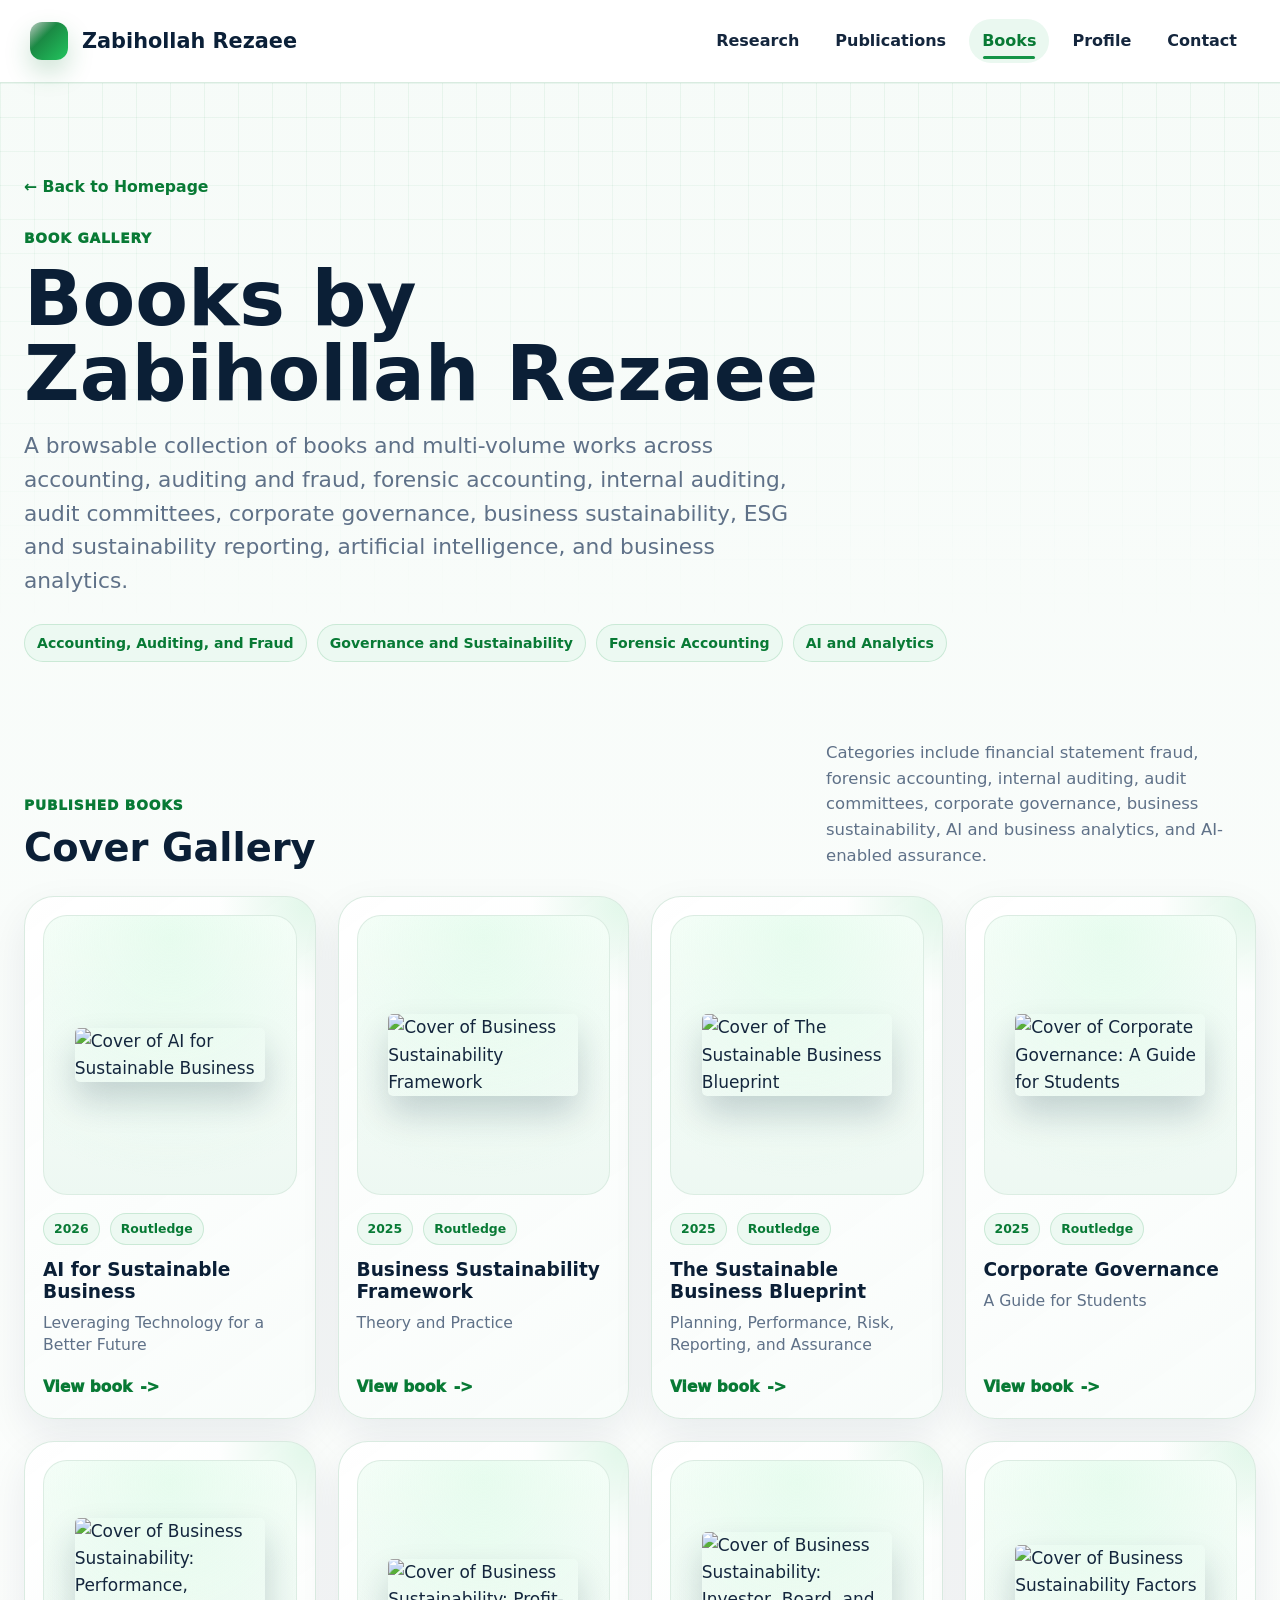
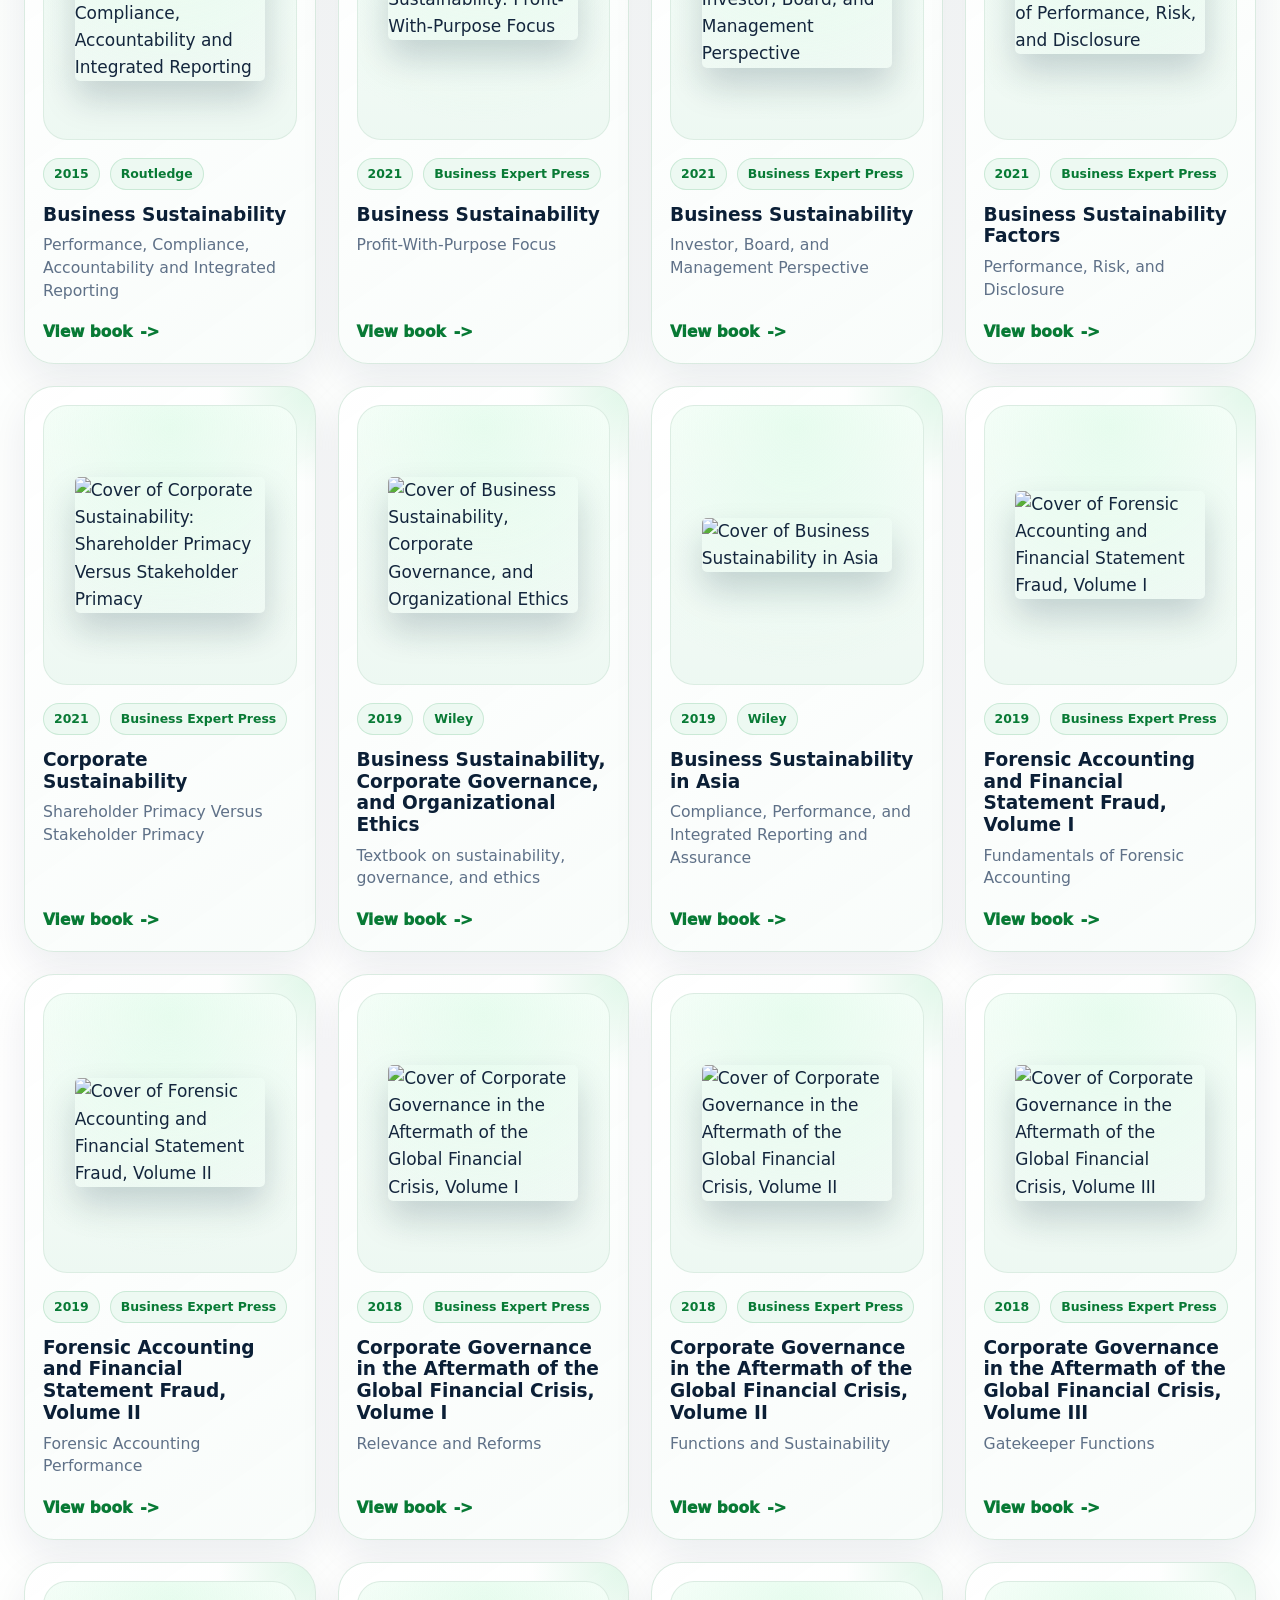
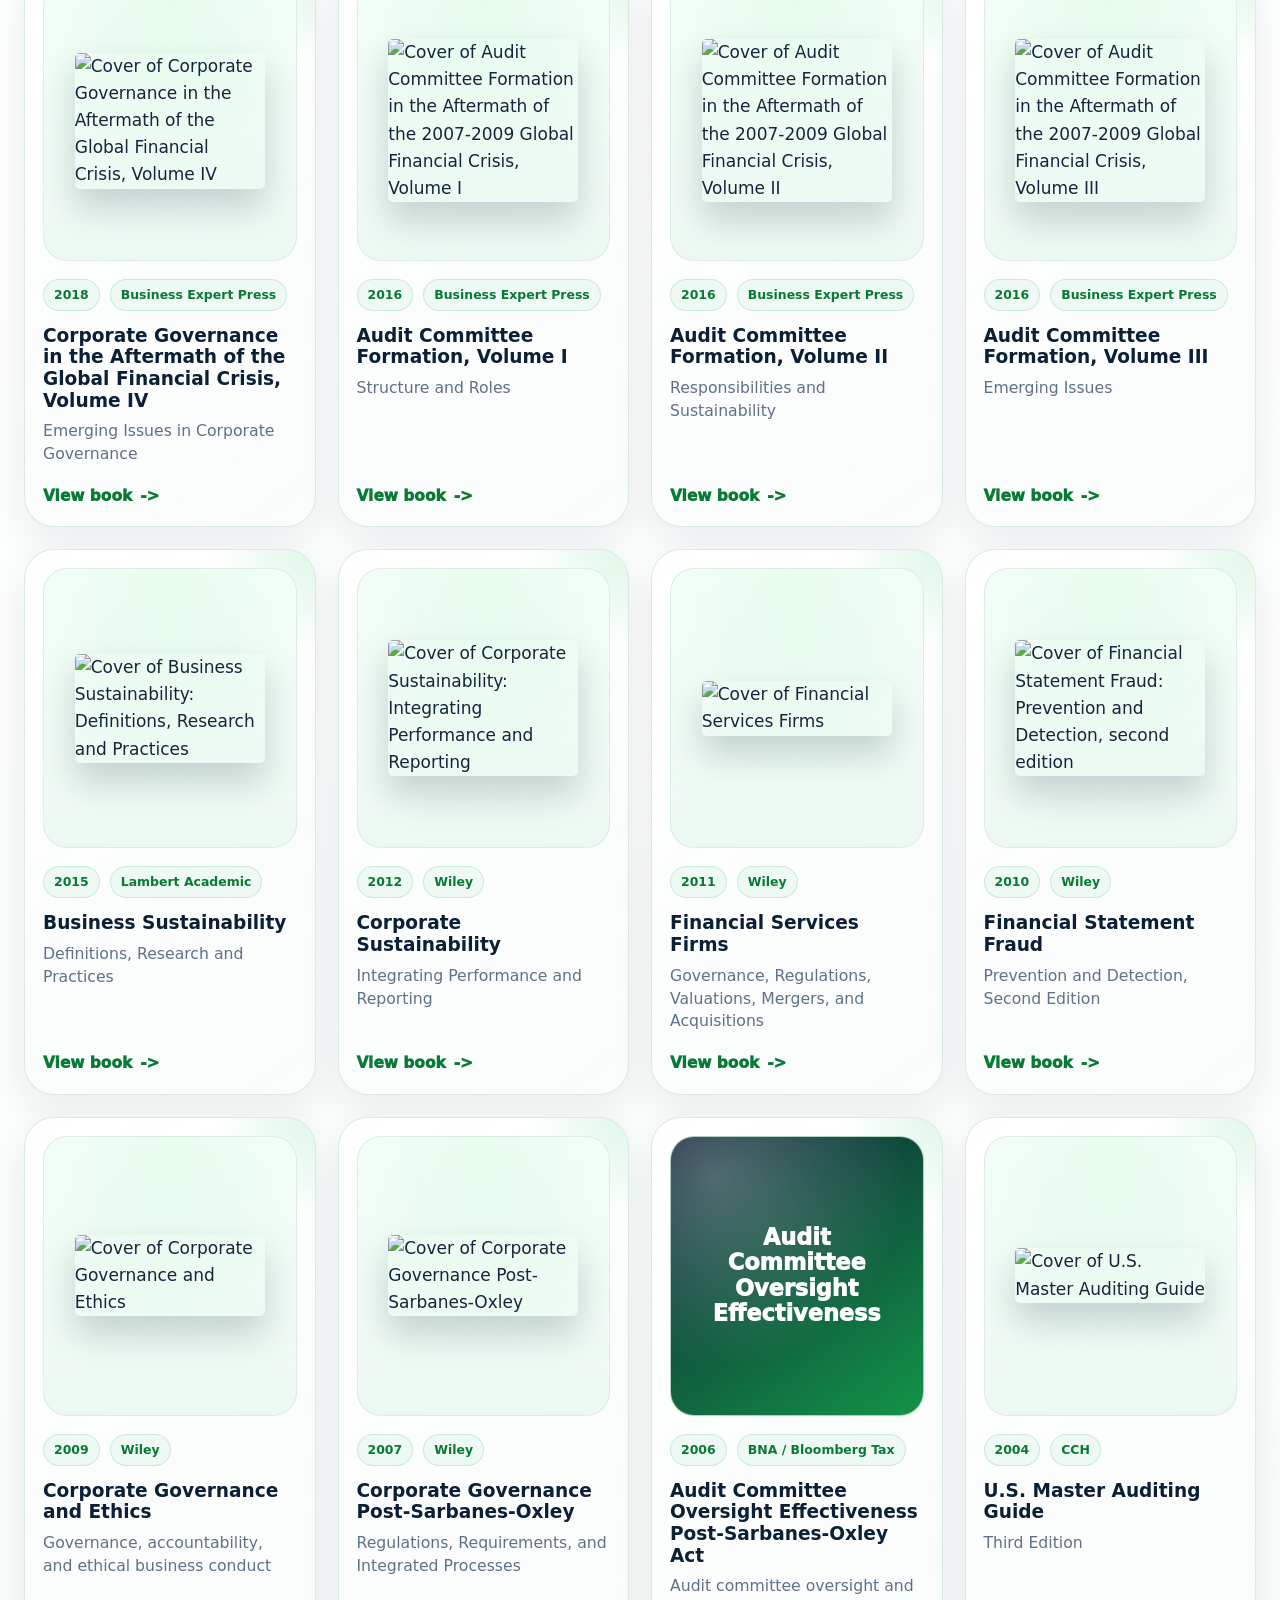
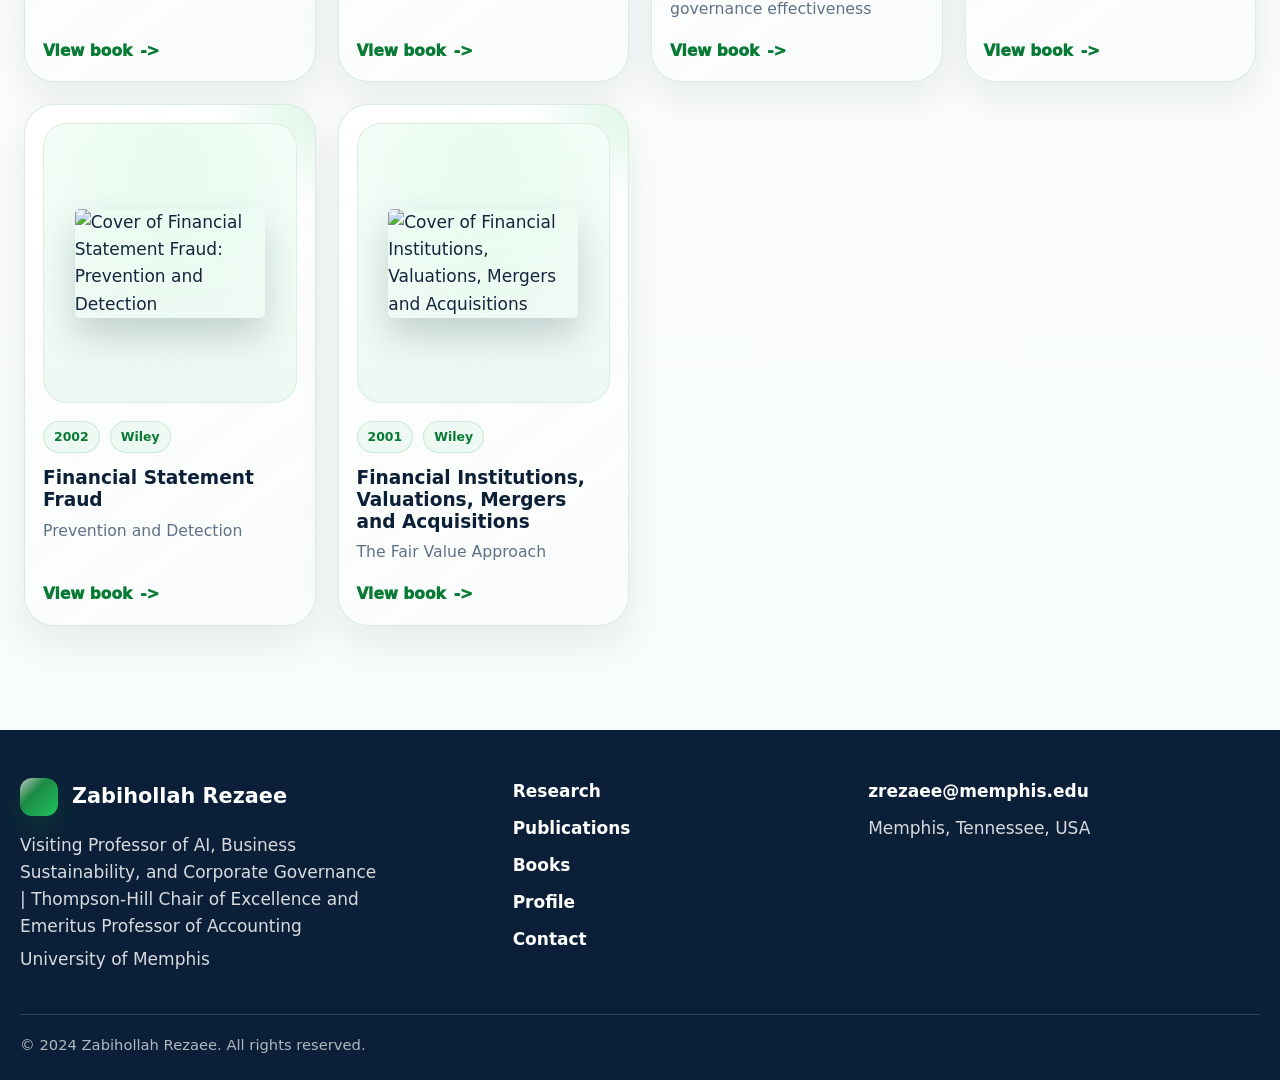
==== commit de9b9cdd: "Refine academic profile copy" ====
--- a/books/index.html
+++ b/books/index.html
@@ -3,7 +3,7 @@
 <head>
   <meta charset="UTF-8">
   <meta name="viewport" content="width=device-width, initial-scale=1.0">
-  <meta name="description" content="Books authored and coauthored by Zabihollah Rezaee across accounting, auditing, corporate governance, forensic accounting, business sustainability, and AI.">
+  <meta name="description" content="Books authored and coauthored by Zabihollah &ldquo;Zabi&rdquo; Rezaee across accounting, auditing, forensic accounting, financial statement fraud, corporate governance, business sustainability, AI, and analytics.">
   <title>Books | Zabihollah Rezaee</title>
   <script>document.documentElement.classList.add("js");</script>
   <link rel="icon" href="/favicon.svg" type="image/svg+xml">
@@ -36,14 +36,13 @@
         <p class="section-kicker">Book Gallery</p>
         <h1 id="books-title">Books by Zabihollah Rezaee</h1>
         <p class="books-lede">
-          A browsable collection of authored and coauthored books, textbooks, and multi-volume research works across accounting, governance, auditing, forensic accounting, business sustainability, and AI.
+          A browsable collection of books and multi-volume works across accounting, auditing and fraud, forensic accounting, internal auditing, audit committees, corporate governance, business sustainability, ESG and sustainability reporting, artificial intelligence, and business analytics.
         </p>
         <div class="books-hero-tags" aria-label="Book topics">
-          <span>Accounting</span>
-          <span>Corporate Governance</span>
+          <span>Accounting, Auditing, and Fraud</span>
+          <span>Governance and Sustainability</span>
           <span>Forensic Accounting</span>
-          <span>Sustainability</span>
-          <span>AI</span>
+          <span>AI and Analytics</span>
         </div>
       </div>
     </section>
@@ -55,7 +54,7 @@
             <p class="section-kicker">Published Books</p>
             <h2 id="books-gallery-title">Cover Gallery</h2>
           </div>
-          <p>Each card links to a publisher, catalog, or public bibliographic record where available.</p>
+          <p>Categories include financial statement fraud, forensic accounting, internal auditing, audit committees, corporate governance, business sustainability, AI and business analytics, and AI-enabled assurance.</p>
         </div>
 
         <div class="books-grid">
@@ -430,7 +429,7 @@
           <span class="brand-mark" aria-hidden="true"></span>
           <span>Zabihollah Rezaee</span>
         </a>
-        <p>Professor Emeritus and Thompson-Hill Chair of Excellence</p>
+        <p>Visiting Professor of AI, Business Sustainability, and Corporate Governance | Thompson-Hill Chair of Excellence and Emeritus Professor of Accounting</p>
         <p>University of Memphis</p>
       </div>
 
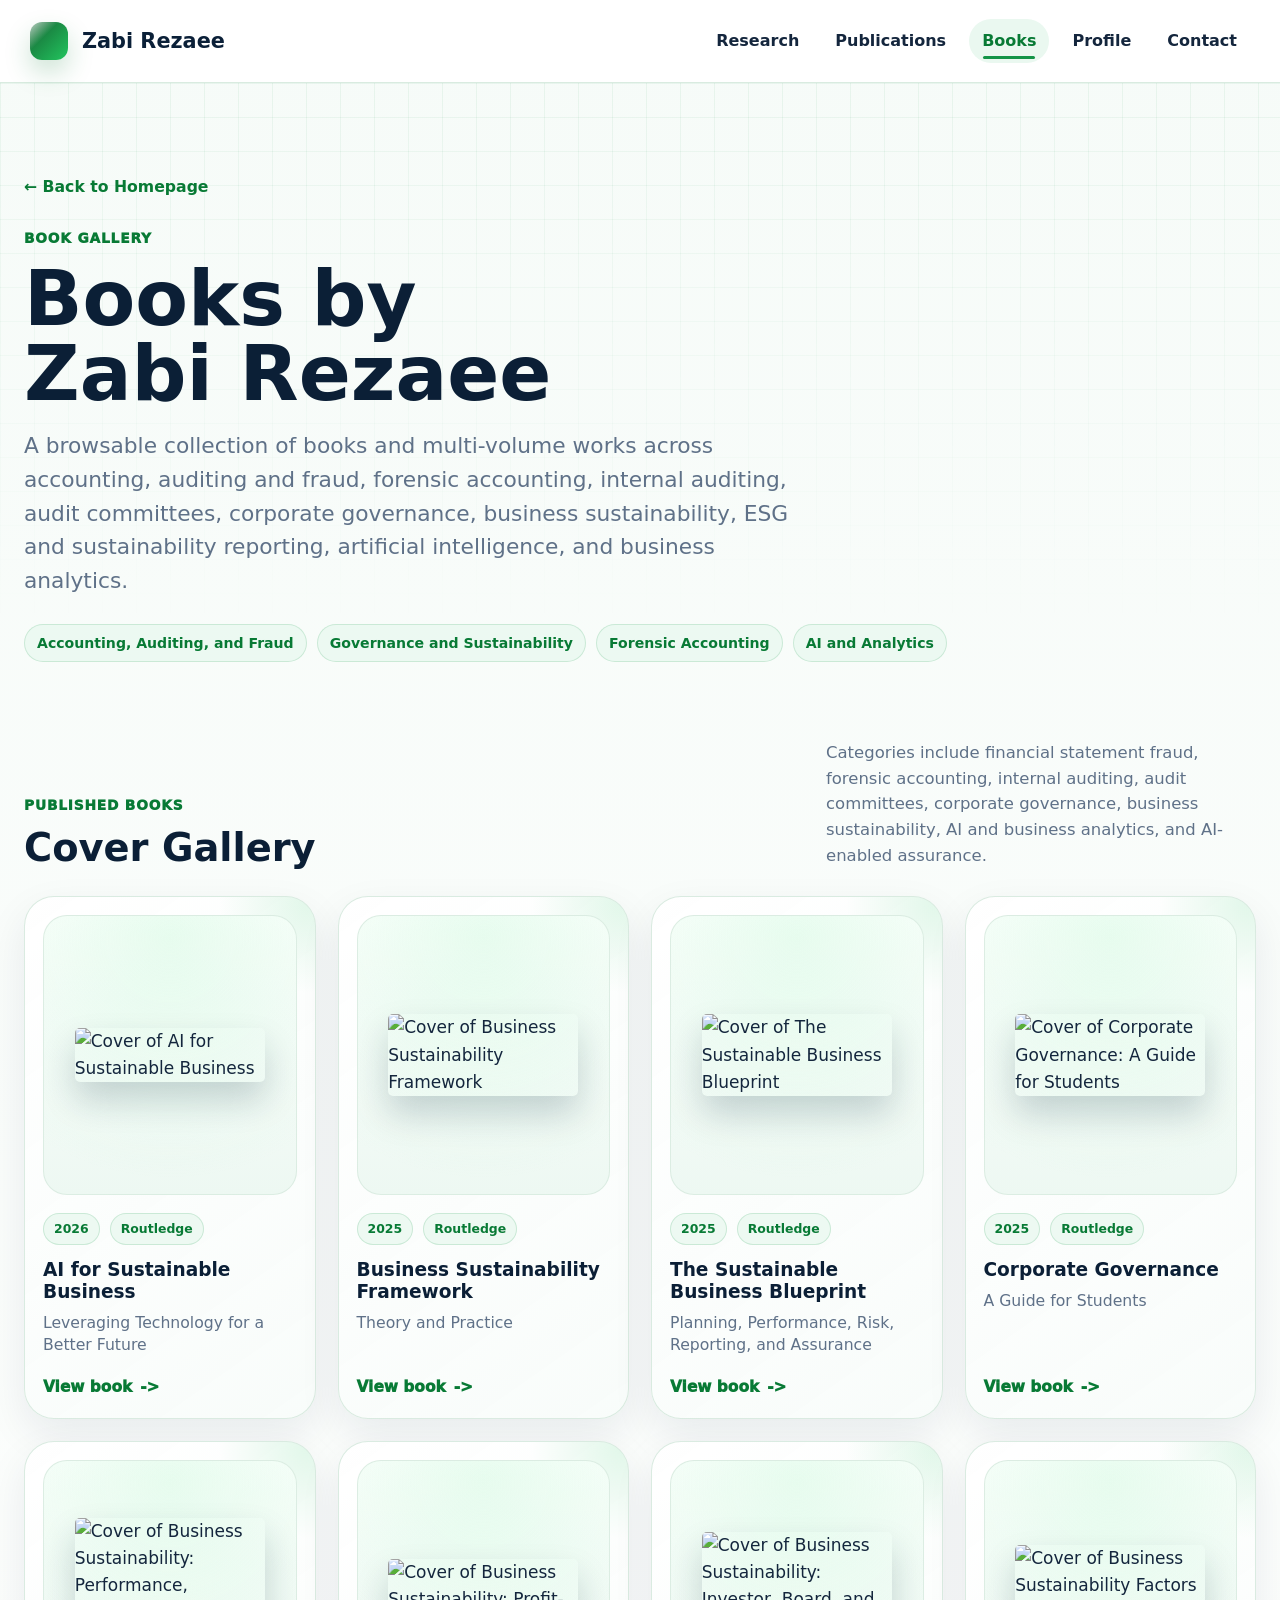
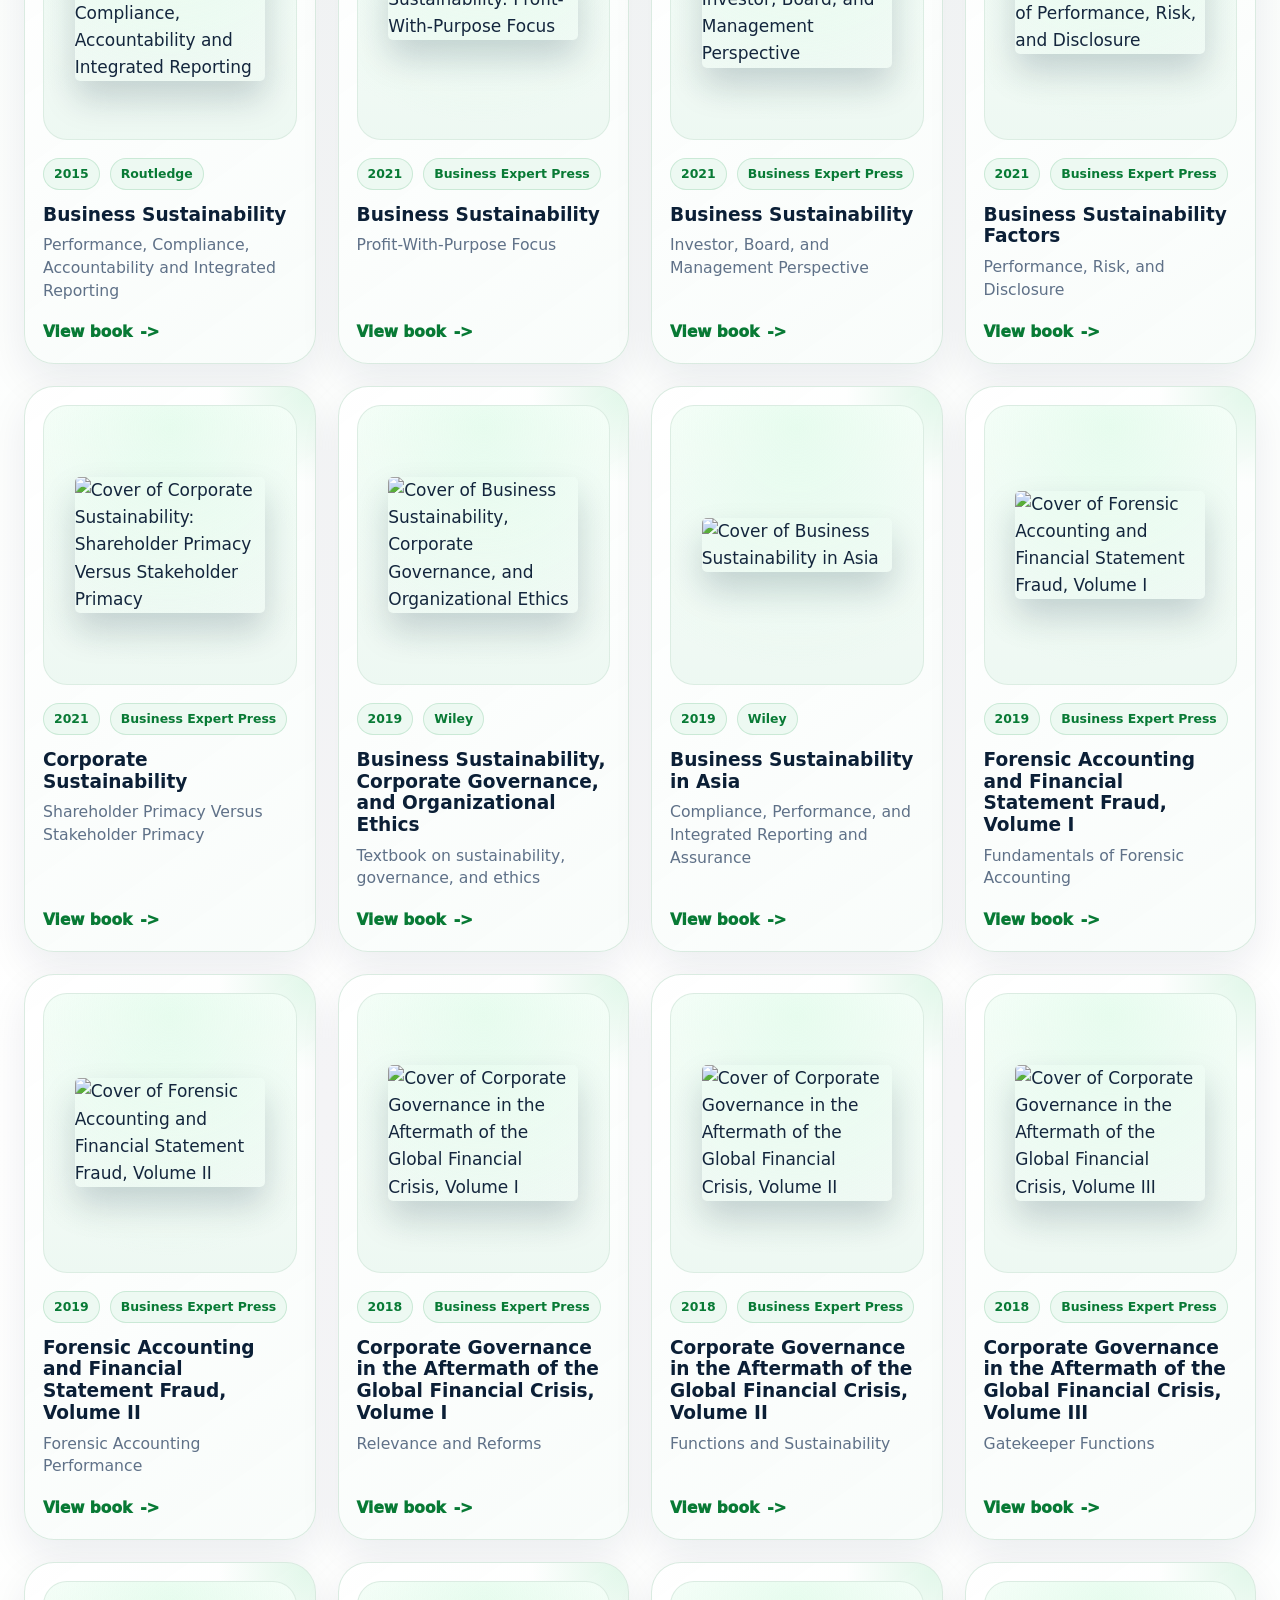
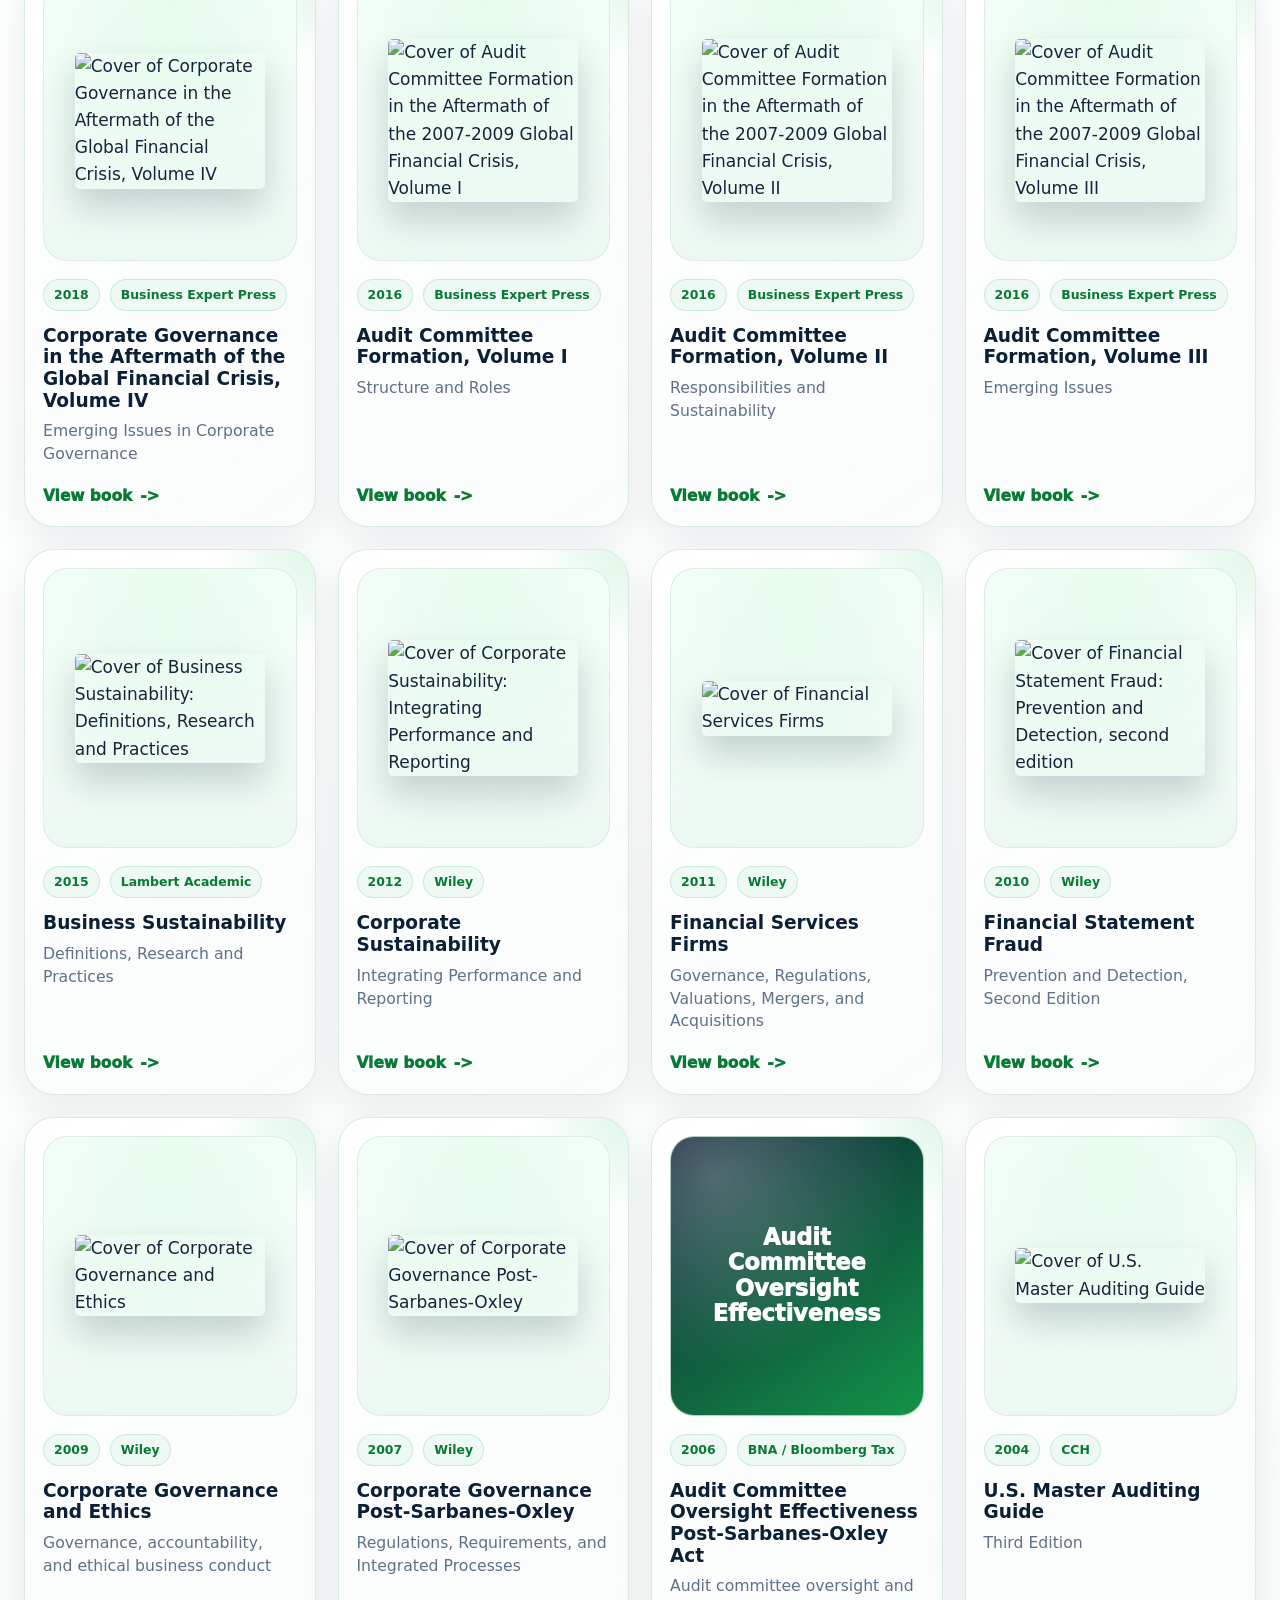
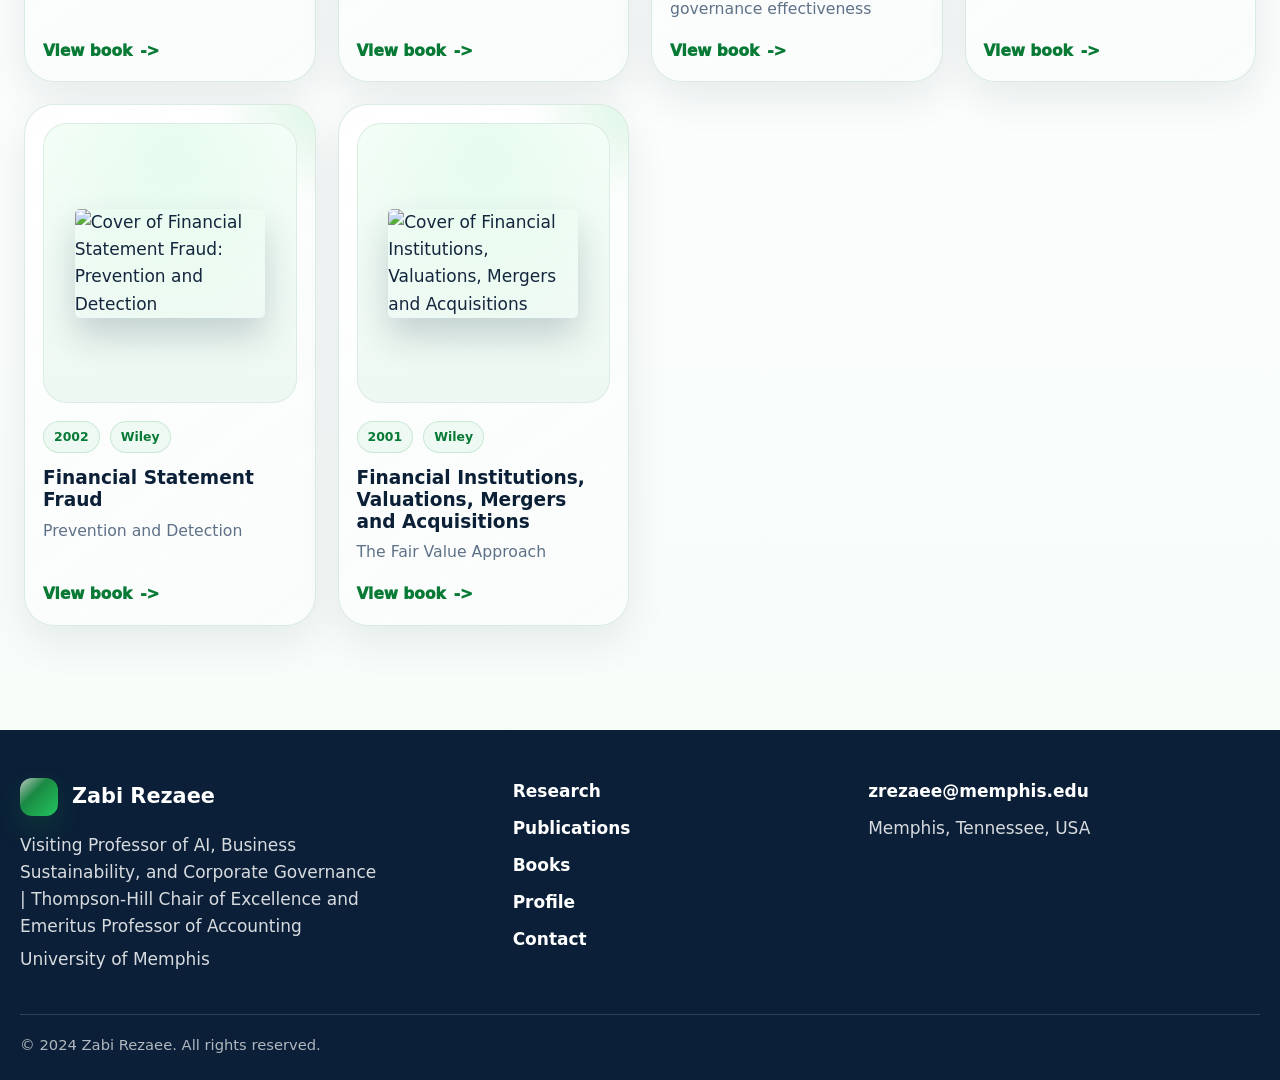
==== commit 4ab280b8: "Use Zabi Rezaee sitewide" ====
--- a/books/index.html
+++ b/books/index.html
@@ -3,8 +3,8 @@
 <head>
   <meta charset="UTF-8">
   <meta name="viewport" content="width=device-width, initial-scale=1.0">
-  <meta name="description" content="Books authored and coauthored by Zabihollah &ldquo;Zabi&rdquo; Rezaee across accounting, auditing, forensic accounting, financial statement fraud, corporate governance, business sustainability, AI, and analytics.">
-  <title>Books | Zabihollah Rezaee</title>
+  <meta name="description" content="Books authored and coauthored by Zabi Rezaee across accounting, auditing, forensic accounting, financial statement fraud, corporate governance, business sustainability, AI, and analytics.">
+  <title>Books | Zabi Rezaee</title>
   <script>document.documentElement.classList.add("js");</script>
   <link rel="icon" href="/favicon.svg" type="image/svg+xml">
   <link rel="stylesheet" href="/style.css">
@@ -14,9 +14,9 @@
 <body class="rezaee-home books-page">
   <header class="site-header">
     <nav class="nav" aria-label="Primary navigation">
-      <a class="brand-lockup" href="/" aria-label="Zabihollah Rezaee home">
+      <a class="brand-lockup" href="/" aria-label="Zabi Rezaee home">
         <span class="brand-mark" aria-hidden="true"></span>
-        <span>Zabihollah Rezaee</span>
+        <span>Zabi Rezaee</span>
       </a>
 
       <div class="nav-links">
@@ -34,7 +34,7 @@
       <div class="books-container">
         <a class="books-back-link" href="/">&#8592; Back to Homepage</a>
         <p class="section-kicker">Book Gallery</p>
-        <h1 id="books-title">Books by Zabihollah Rezaee</h1>
+        <h1 id="books-title">Books by Zabi Rezaee</h1>
         <p class="books-lede">
           A browsable collection of books and multi-volume works across accounting, auditing and fraud, forensic accounting, internal auditing, audit committees, corporate governance, business sustainability, ESG and sustainability reporting, artificial intelligence, and business analytics.
         </p>
@@ -425,9 +425,9 @@
   <footer class="site-footer" id="contact">
     <div class="footer-inner">
       <div class="footer-brand">
-        <a class="brand-lockup footer-lockup" href="/" aria-label="Zabihollah Rezaee home">
+        <a class="brand-lockup footer-lockup" href="/" aria-label="Zabi Rezaee home">
           <span class="brand-mark" aria-hidden="true"></span>
-          <span>Zabihollah Rezaee</span>
+          <span>Zabi Rezaee</span>
         </a>
         <p>Visiting Professor of AI, Business Sustainability, and Corporate Governance | Thompson-Hill Chair of Excellence and Emeritus Professor of Accounting</p>
         <p>University of Memphis</p>
@@ -448,7 +448,7 @@
     </div>
 
     <div class="footer-bottom">
-      <p>&copy; 2024 Zabihollah Rezaee. All rights reserved.</p>
+      <p>&copy; 2024 Zabi Rezaee. All rights reserved.</p>
     </div>
   </footer>
 
